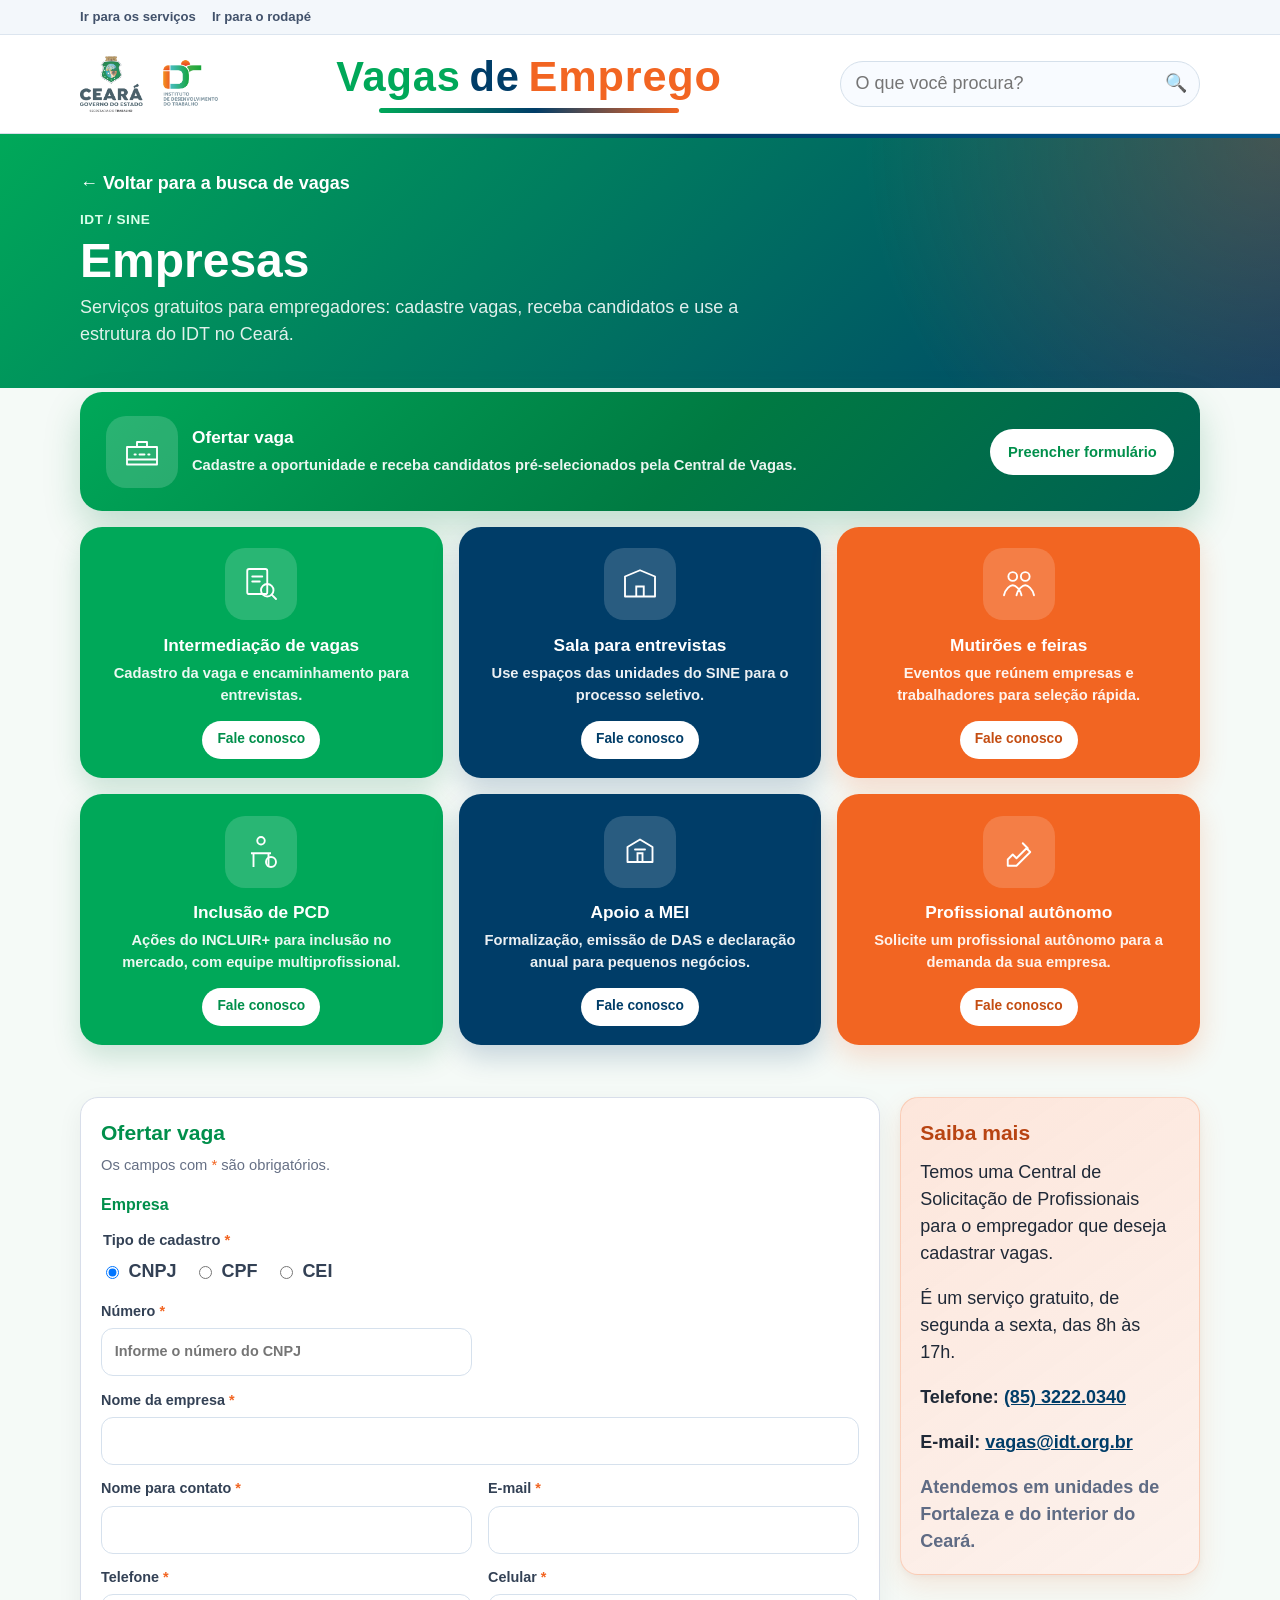
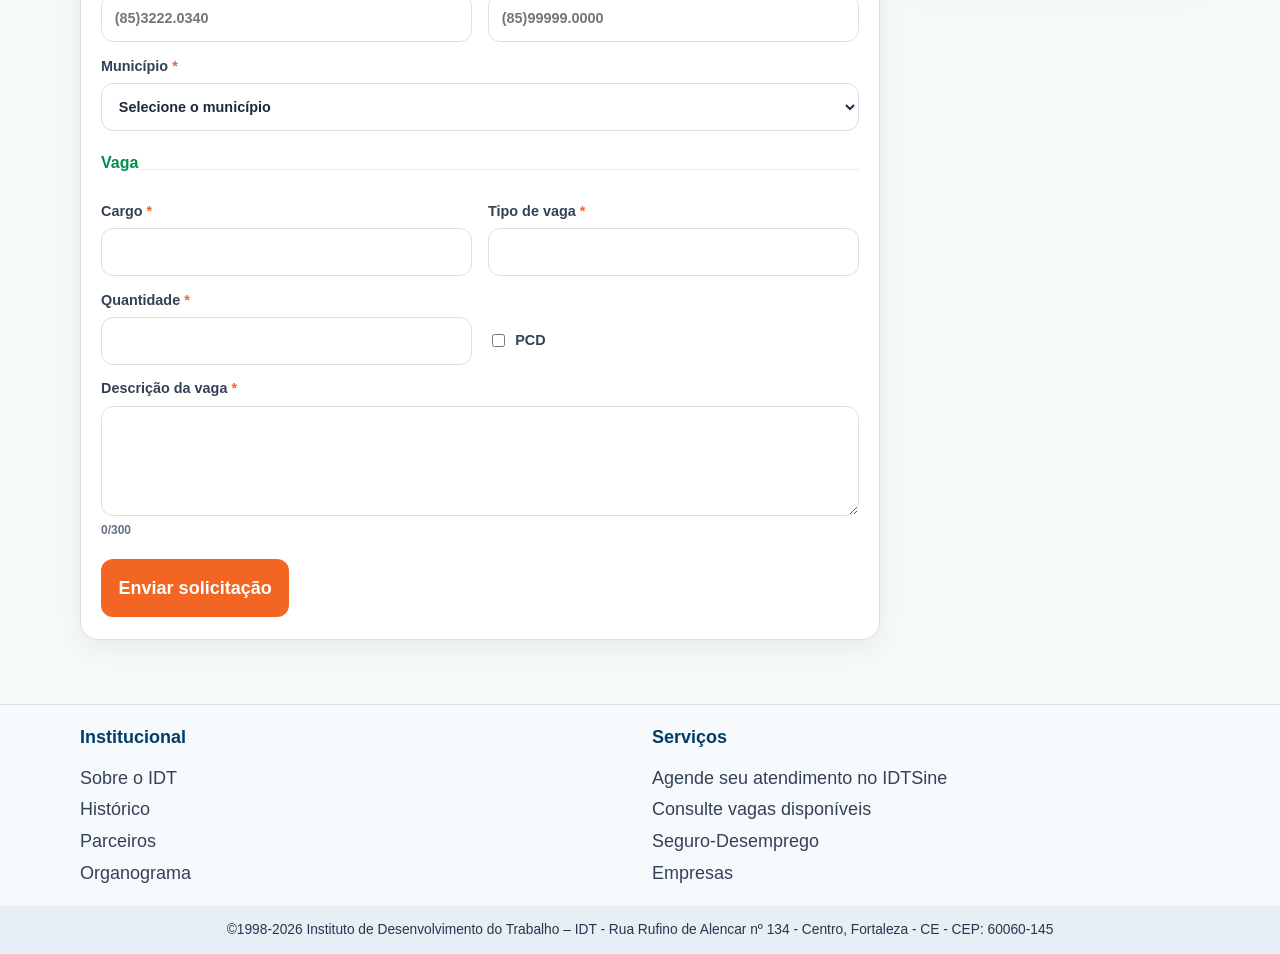
==== frontend/empresas.html @ 8d04b7f8 "Ampliar a oferta de vaga para a pagina Empresas, com os demais servicos do IDT em destaque e contato" ====
<!DOCTYPE html>
<html lang="pt-BR">
<head>
  <meta charset="UTF-8" />
  <meta name="viewport" content="width=device-width, initial-scale=1.0" />
  <meta name="description" content="Serviços do IDT/SINE para empresas: oferte vaga, intermediação, salas para entrevistas e mais." />
  <title>Empresas | IDT</title>
  <link rel="icon" href="https://www.idt.org.br/assets/img/icones/IDT.ico" type="image/x-icon" />
  <link rel="stylesheet" href="css/style.css" />
</head>
<body class="offer-page">
  <a class="skip-link" href="#servicos-empresas">Ir para os serviços</a>

  <header class="site-header" id="topo">
    <div class="site-shortcuts">
      <div class="container site-shortcuts__inner">
        <a href="#servicos-empresas">Ir para os serviços</a>
        <a href="#s-footer">Ir para o rodapé</a>
      </div>
    </div>

    <div class="topbar">
      <div class="container topbar__inner">
        <div class="topbar__logos">
          <div class="logo logo--lockup">
            <img src="img/logos_verticais.png" alt="Governo do Estado do Ceará — Secretaria do Trabalho e Instituto de Desenvolvimento do Trabalho" />
          </div>
        </div>
        <p class="site-title" aria-label="Vagas de Emprego">
          <span class="site-title__text">
            <span class="site-title__word site-title__word--green">Vagas</span>
            <span class="site-title__word site-title__word--blue">de</span>
            <span class="site-title__word site-title__word--orange">Emprego</span>
          </span>
          <span class="site-title__accent" aria-hidden="true"></span>
        </p>
        <form class="site-search" action="https://www.idt.org.br/" method="get">
          <input type="search" name="q" placeholder="O que você procura?" aria-label="O que você procura?" />
          <button type="submit" aria-label="Buscar">🔍</button>
        </form>
      </div>
    </div>

    <div class="site-header-divider" aria-hidden="true"></div>
  </header>

  <main>
    <section class="hero">
      <div class="container">
        <a class="offer-back" href="index.html">← Voltar para a busca de vagas</a>
        <div class="hero__text">
          <p class="eyebrow">IDT / SINE</p>
          <h2>Empresas</h2>
          <p>Serviços gratuitos para empregadores: cadastre vagas, receba candidatos e use a estrutura do IDT no Ceará.</p>
        </div>
      </div>
    </section>

    <section id="servicos-empresas" class="container empresa-servicos" aria-label="Serviços para empresas">
      <a class="servico-tile servico-tile--destaque" href="#form-ofertar-vaga">
        <span class="servico-tile__icon" aria-hidden="true">
          <svg viewBox="0 0 64 64" fill="none"><path d="M8 44V24h48v20M8 44h48v8H8zM24 24V16h16v8" stroke="currentColor" stroke-width="3" stroke-linejoin="round"/><path d="M28 36h8M20 36h2M42 36h2" stroke="currentColor" stroke-width="3" stroke-linecap="round"/></svg>
        </span>
        <span class="servico-tile__body">
          <strong>Ofertar vaga</strong>
          <span>Cadastre a oportunidade e receba candidatos pré-selecionados pela Central de Vagas.</span>
        </span>
        <span class="servico-tile__cta">Preencher formulário</span>
      </a>

      <button type="button" class="servico-tile" data-servico="intermediacao">
        <span class="servico-tile__icon servico-tile__icon--blue" aria-hidden="true">
          <svg viewBox="0 0 64 64" fill="none"><rect x="10" y="8" width="32" height="40" rx="3" stroke="currentColor" stroke-width="3"/><circle cx="42" cy="42" r="10" stroke="currentColor" stroke-width="3"/><path d="M49 49l7 7M18 20h16M18 28h12" stroke="currentColor" stroke-width="3" stroke-linecap="round"/></svg>
        </span>
        <span class="servico-tile__body">
          <strong>Intermediação de vagas</strong>
          <span>Cadastro da vaga e encaminhamento para entrevistas.</span>
        </span>
        <span class="servico-tile__more">Fale conosco</span>
      </button>

      <button type="button" class="servico-tile" data-servico="salas">
        <span class="servico-tile__icon servico-tile__icon--orange" aria-hidden="true">
          <svg viewBox="0 0 64 64" fill="none"><path d="M8 52V20l24-10 24 10v32H8z" stroke="currentColor" stroke-width="3" stroke-linejoin="round"/><path d="M26 52V36h12v16" stroke="currentColor" stroke-width="3"/></svg>
        </span>
        <span class="servico-tile__body">
          <strong>Sala para entrevistas</strong>
          <span>Use espaços das unidades do SINE para o processo seletivo.</span>
        </span>
        <span class="servico-tile__more">Fale conosco</span>
      </button>

      <button type="button" class="servico-tile" data-servico="mutiroes">
        <span class="servico-tile__icon" aria-hidden="true">
          <svg viewBox="0 0 64 64" fill="none"><circle cx="22" cy="20" r="7" stroke="currentColor" stroke-width="3"/><circle cx="42" cy="20" r="7" stroke="currentColor" stroke-width="3"/><path d="M8 50c2-10 10-16 14-16s12 6 14 16M28 50c2-10 10-16 14-16s12 6 14 16" stroke="currentColor" stroke-width="3" stroke-linecap="round"/></svg>
        </span>
        <span class="servico-tile__body">
          <strong>Mutirões e feiras</strong>
          <span>Eventos que reúnem empresas e trabalhadores para seleção rápida.</span>
        </span>
        <span class="servico-tile__more">Fale conosco</span>
      </button>

      <button type="button" class="servico-tile" data-servico="pcd">
        <span class="servico-tile__icon servico-tile__icon--blue" aria-hidden="true">
          <svg viewBox="0 0 64 64" fill="none"><circle cx="32" cy="14" r="6" stroke="currentColor" stroke-width="3"/><path d="M20 56V34h24v22M16 34h32" stroke="currentColor" stroke-width="3" stroke-linejoin="round"/><circle cx="48" cy="48" r="8" stroke="currentColor" stroke-width="3"/></svg>
        </span>
        <span class="servico-tile__body">
          <strong>Inclusão de PCD</strong>
          <span>Ações do INCLUIR+ para inclusão no mercado, com equipe multiprofissional.</span>
        </span>
        <span class="servico-tile__more">Fale conosco</span>
      </button>

      <button type="button" class="servico-tile" data-servico="mei">
        <span class="servico-tile__icon servico-tile__icon--orange" aria-hidden="true">
          <svg viewBox="0 0 64 64" fill="none"><path d="M12 48V24l20-12 20 12v24H12z" stroke="currentColor" stroke-width="3" stroke-linejoin="round"/><path d="M28 48V34h8v14M24 28h16" stroke="currentColor" stroke-width="3" stroke-linecap="round"/></svg>
        </span>
        <span class="servico-tile__body">
          <strong>Apoio a MEI</strong>
          <span>Formalização, emissão de DAS e declaração anual para pequenos negócios.</span>
        </span>
        <span class="servico-tile__more">Fale conosco</span>
      </button>

      <button type="button" class="servico-tile" data-servico="autonomo">
        <span class="servico-tile__icon" aria-hidden="true">
          <svg viewBox="0 0 64 64" fill="none"><path d="M14 44l8-8 6 6 16-16 6 6-22 22H14v-10z" stroke="currentColor" stroke-width="3" stroke-linejoin="round"/><path d="M38 18l8 8" stroke="currentColor" stroke-width="3" stroke-linecap="round"/></svg>
        </span>
        <span class="servico-tile__body">
          <strong>Profissional autônomo</strong>
          <span>Solicite um profissional autônomo para a demanda da sua empresa.</span>
        </span>
        <span class="servico-tile__more">Fale conosco</span>
      </button>
    </section>

    <section class="container offer-layout">
      <form id="form-ofertar-vaga" class="offer-card" novalidate>
        <h3>Ofertar vaga</h3>
        <p class="offer-card__hint">Os campos com <span class="offer-required">*</span> são obrigatórios.</p>

        <p id="offer-status" class="offer-status hidden" role="status"></p>

        <fieldset class="offer-block">
          <legend>Empresa</legend>

          <fieldset class="offer-fieldset">
            <legend>Tipo de cadastro <span class="offer-required">*</span></legend>
            <div class="offer-radios">
              <label><input type="radio" name="tipoCadastro" value="cnpj" checked /> CNPJ</label>
              <label><input type="radio" name="tipoCadastro" value="cpf" /> CPF</label>
              <label><input type="radio" name="tipoCadastro" value="cei" /> CEI</label>
            </div>
          </fieldset>

          <div class="offer-grid">
            <label class="offer-field">
              <span>Número <span class="offer-required">*</span></span>
              <input id="numero" name="numero" type="text" inputmode="numeric" autocomplete="off" required />
            </label>

            <label class="offer-field offer-field--full">
              <span>Nome da empresa <span class="offer-required">*</span></span>
              <input id="nomeEmpresa" name="nomeEmpresa" type="text" autocomplete="organization" required />
            </label>

            <label class="offer-field">
              <span>Nome para contato <span class="offer-required">*</span></span>
              <input id="contato" name="contato" type="text" autocomplete="name" required />
            </label>

            <label class="offer-field">
              <span>E-mail <span class="offer-required">*</span></span>
              <input id="email" name="email" type="email" autocomplete="email" maxlength="100" required />
            </label>

            <label class="offer-field">
              <span>Telefone <span class="offer-required">*</span></span>
              <input id="telefone" name="telefone" type="tel" autocomplete="tel" placeholder="(85)3222.0340" required />
            </label>

            <label class="offer-field">
              <span>Celular <span class="offer-required">*</span></span>
              <input id="celular" name="celular" type="tel" autocomplete="tel" placeholder="(85)99999.0000" required />
            </label>

            <label class="offer-field offer-field--full">
              <span>Município <span class="offer-required">*</span></span>
              <select id="municipio" name="municipio" required>
                <option value="">Selecione o município</option>
              </select>
            </label>
          </div>
        </fieldset>

        <fieldset class="offer-block">
          <legend>Vaga</legend>
          <div class="offer-grid">
            <label class="offer-field">
              <span>Cargo <span class="offer-required">*</span></span>
              <input id="cargo" name="cargo" type="text" required />
            </label>

            <label class="offer-field">
              <span>Tipo de vaga <span class="offer-required">*</span></span>
              <input id="tipoVaga" name="tipoVaga" type="text" list="lista-tipo-vaga" required />
              <datalist id="lista-tipo-vaga">
                <option value="Emprego"></option>
                <option value="Estágio"></option>
                <option value="Jovem Aprendiz"></option>
                <option value="Autônomo"></option>
              </datalist>
            </label>

            <label class="offer-field">
              <span>Quantidade <span class="offer-required">*</span></span>
              <input id="qtdeVaga" name="qtdeVaga" type="number" min="1" step="1" inputmode="numeric" required />
            </label>

            <label class="offer-check">
              <input type="checkbox" id="pcd" name="pcd" />
              PCD
            </label>

            <label class="offer-field offer-field--full">
              <span>Descrição da vaga <span class="offer-required">*</span></span>
              <textarea id="descricaoVaga" name="descricaoVaga" rows="4" maxlength="300" required></textarea>
              <small id="descricao-contador">0/300</small>
            </label>
          </div>
        </fieldset>

        <div class="offer-actions">
          <button type="submit" class="btn btn-primary">Enviar solicitação</button>
        </div>
      </form>

      <aside class="help-card offer-help" aria-label="Informações para o empregador">
        <h3>Saiba mais</h3>
        <p>Temos uma Central de Solicitação de Profissionais para o empregador que deseja cadastrar vagas.</p>
        <p>É um serviço gratuito, de segunda a sexta, das 8h às 17h.</p>
        <p><strong>Telefone:</strong> <a href="tel:8532220340">(85) 3222.0340</a></p>
        <p><strong>E-mail:</strong> <a href="mailto:vagas@idt.org.br">vagas@idt.org.br</a></p>
        <p class="help-note">Atendemos em unidades de Fortaleza e do interior do Ceará.</p>
      </aside>
    </section>
  </main>

  <div id="modal-servico" class="modal hidden" role="dialog" aria-modal="true" aria-labelledby="modal-servico-titulo">
    <div class="modal__backdrop" data-fechar-servico></div>
    <div class="modal__box empresa-contato">
      <button type="button" class="modal__close" data-fechar-servico aria-label="Fechar">×</button>
      <h2 id="modal-servico-titulo"></h2>
      <p id="modal-servico-desc" class="empresa-contato__desc"></p>
      <p class="empresa-contato__lead">Entre em contato com o IDT</p>
      <div class="detail-list">
        <div><strong>Telefone:</strong> <a href="tel:8532220340">(85) 3222.0340</a></div>
        <div><strong>E-mail:</strong> <a href="mailto:vagas@idt.org.br">vagas@idt.org.br</a></div>
        <div><strong>Horário:</strong> segunda a sexta, das 8h às 17h</div>
      </div>
      <div class="modal-actions">
        <a class="btn btn-primary" href="tel:8532220340">Ligar</a>
        <a class="btn btn-light" href="mailto:vagas@idt.org.br">Enviar e-mail</a>
      </div>
    </div>
  </div>

  <footer class="site-footer" id="s-footer">
    <div class="container site-footer__links">
      <section>
        <h4>Institucional</h4>
        <a href="https://www.idt.org.br/institucional/sobre-o-idt" target="_blank" rel="noopener noreferrer">Sobre o IDT</a>
        <a href="https://www.idt.org.br/institucional/historico" target="_blank" rel="noopener noreferrer">Histórico</a>
        <a href="https://www.idt.org.br/institucional/parceiros" target="_blank" rel="noopener noreferrer">Parceiros</a>
        <a href="https://www.idt.org.br/organograma-idt" target="_blank" rel="noopener noreferrer">Organograma</a>
      </section>
      <section>
        <h4>Serviços</h4>
        <a href="https://www.idt.org.br/saa4" target="_blank" rel="noopener noreferrer">Agende seu atendimento no IDTSine</a>
        <a href="index.html">Consulte vagas disponíveis</a>
        <a href="https://www.idt.org.br/trabalhador/o-que-e-o-seguro-desemprego" target="_blank" rel="noopener noreferrer">Seguro-Desemprego</a>
        <a href="empresas.html">Empresas</a>
      </section>
    </div>
    <div id="rodapeIDT" class="site-footer__end">
      ©1998-2026 Instituto de Desenvolvimento do Trabalho – IDT - Rua Rufino de Alencar nº 134 - Centro, Fortaleza - CE - CEP: 60060-145
    </div>
  </footer>

  <script src="js/empresas.js" defer></script>
  <script src="js/oferte-vaga.js" defer></script>
</body>
</html>
---- frontend/css/style.css ----
:root {
  --idt-green: #00a859;
  --idt-green-hover: #008f4b;
  --idt-green-soft: #e8f7ef;
  --idt-orange: #f26522;
  --idt-orange-hover: #d95415;
  --idt-orange-soft: #fff4ef;
  --idt-blue: #003d68;
  --idt-blue-soft: #eaf3f8;
  --green: var(--idt-green);
  --bg: #f5faf7;
  --surface: #ffffff;
  --text: #1f2937;
  --muted: #667085;
  --border: #d8deea;
  --shadow: 0 18px 45px rgba(0, 104, 71, 0.12);
  --radius: 18px;
}

*,
*::before,
*::after {
  box-sizing: border-box;
}

body {
  margin: 0;
  font-family: Arial, Helvetica, sans-serif;
  background: var(--bg);
  color: var(--text);
  font-size: 18px;
  line-height: 1.5;
}

button,
input {
  font: inherit;
}

.skip-link {
  position: absolute;
  left: -9999px;
  top: 0;
  z-index: 20;
  padding: 0.75rem 1rem;
  background: #fff;
  color: var(--idt-blue);
}

.skip-link:focus {
  left: 1rem;
  top: 1rem;
}

.container {
  width: min(1120px, calc(100% - 32px));
  margin: 0 auto;
}

.hidden {
  display: none !important;
}

.sr-only {
  position: absolute;
  width: 1px;
  height: 1px;
  padding: 0;
  margin: -1px;
  overflow: hidden;
  clip: rect(0, 0, 0, 0);
  white-space: nowrap;
  border: 0;
}

.topbar {
  background: #fff;
  border-bottom: 1px solid var(--border);
}

.site-shortcuts {
  background: #f3f7fb;
  border-bottom: 1px solid #dce5ef;
}

.site-shortcuts__inner {
  display: flex;
  flex-wrap: wrap;
  gap: 1rem;
  padding: 0.45rem 0;
}

.site-shortcuts__inner a {
  color: #42526b;
  font-size: 0.82rem;
  font-weight: 700;
  text-decoration: none;
}

.site-shortcuts__inner a:hover,
.site-shortcuts__inner a:focus-visible {
  color: var(--idt-blue);
  text-decoration: underline;
}

.topbar__inner {
  display: grid;
  grid-template-columns: auto minmax(0, 1fr) auto;
  align-items: center;
  gap: clamp(0.75rem, 2vw, 1.5rem);
  padding: clamp(0.85rem, 1.5vw, 1.25rem) 0;
}

.site-title {
  margin: 0;
  justify-self: center;
  display: flex;
  flex-direction: column;
  align-items: center;
  gap: clamp(0.3rem, 0.8vw, 0.5rem);
  min-width: 0;
  max-width: 100%;
  text-align: center;
  padding: 0 0.25rem;
}

.site-title__text {
  display: inline-flex;
  flex-wrap: wrap;
  align-items: baseline;
  justify-content: center;
  gap: 0.4rem 0.55rem;
  font-size: clamp(1.5rem, 1rem + 2.4vw, 2.6rem);
  font-weight: 900;
  line-height: 1.05;
  letter-spacing: 0.02em;
}

.site-title__word--green {
  color: var(--idt-green);
}

.site-title__word--blue {
  color: var(--idt-blue);
  font-weight: 800;
}

.site-title__word--orange {
  color: var(--idt-orange);
  font-size: 1.04em;
}

.site-title__accent {
  display: block;
  width: clamp(150px, 32vw, 300px);
  height: clamp(4px, 0.45vw, 6px);
  border-radius: 999px;
  background: linear-gradient(
    90deg,
    var(--idt-green) 0%,
    var(--idt-blue) 52%,
    var(--idt-orange) 100%
  );
}

@media (min-width: 721px) {
  .site-title__text {
    flex-wrap: nowrap;
    white-space: nowrap;
  }
}

.site-search {
  display: inline-flex;
  align-items: center;
  width: min(360px, 34vw);
  min-height: 44px;
  border-radius: 999px;
  border: 1px solid #d5e0eb;
  background: #f8fbff;
  overflow: hidden;
}

.site-search input {
  border: 0;
  outline: none;
  background: transparent;
  flex: 1;
  min-width: 0;
  padding: 0 0.9rem;
  color: #1f2937;
}

.site-search button {
  border: 0;
  height: 44px;
  width: 46px;
  cursor: pointer;
  background: transparent;
  color: var(--idt-blue);
}

.site-header-divider {
  height: 4px;
  background: linear-gradient(
    90deg,
    var(--idt-green) 0%,
    #1a9e6a 25%,
    var(--idt-blue) 55%,
    #005a8f 100%
  );
}

.topbar__logos {
  display: flex;
  align-items: center;
  gap: clamp(0.75rem, 2vw, 1.25rem);
}

.logo img {
  height: auto;
  display: block;
}

.logo--lockup img {
  height: 56px;
  width: auto;
  max-width: min(280px, 48vw);
}

.eyebrow {
  margin: 0;
  color: var(--green);
  font-weight: 800;
  font-size: 0.85rem;
  text-transform: uppercase;
  letter-spacing: 0.04em;
}

h1,
h2,
h3,
p {
  margin-top: 0;
}

h1 {
  margin-bottom: 0;
  font-size: clamp(1.35rem, 3vw, 2rem);
}

.hero {
  padding: 2rem 0 1.25rem;
  background:
    radial-gradient(circle at top right, rgba(242, 101, 34, 0.28), transparent 32%),
    linear-gradient(135deg, var(--idt-green), var(--idt-blue));
  color: #fff;
}

.hero__text {
  max-width: 760px;
  margin-bottom: 1.25rem;
}

.hero__text .eyebrow {
  color: #d9ffea;
}

.hero h2 {
  margin: 0.25rem 0 0.5rem;
  font-size: clamp(1.7rem, 5vw, 3rem);
  line-height: 1.08;
}

.hero p {
  max-width: 680px;
  margin-bottom: 0;
  color: rgba(255, 255, 255, 0.88);
}

.search-box {
  padding: 1.15rem;
  background: rgba(255, 255, 255, 0.12);
  border: 1px solid rgba(255, 255, 255, 0.25);
  border-radius: var(--radius);
  box-shadow: var(--shadow);
}

.search-box h3 {
  margin-bottom: 0.8rem;
  font-size: 1.15rem;
}

.search-row {
  display: grid;
  grid-template-columns: 1.25fr 1fr 1fr 1fr;
  gap: 0.75rem;
}

.search-field {
  display: flex;
  align-items: center;
  gap: 0.55rem;
  padding: 0 1rem;
  min-height: 58px;
  background: #fff;
  color: var(--muted);
  border: 2px solid transparent;
  border-radius: 12px;
}

.field-icon {
  color: var(--idt-blue);
  font-size: 0.78rem;
  font-weight: 900;
  text-transform: uppercase;
}

.search-field:focus-within {
  border-color: var(--idt-orange);
  box-shadow: 0 0 0 4px rgba(242, 101, 34, 0.22);
}

.search-field input,
.search-field select {
  width: 100%;
  border: 0;
  outline: 0;
  color: var(--text);
  background: transparent;
}

.search-field select {
  min-width: 0;
  cursor: pointer;
}

.btn {
  min-height: 48px;
  border: 0;
  border-radius: 12px;
  padding: 0.75rem 1.1rem;
  font-weight: 800;
  cursor: pointer;
  text-decoration: none;
  display: inline-flex;
  align-items: center;
  justify-content: center;
  gap: 0.45rem;
}

.btn-primary {
  min-height: 58px;
  background: var(--idt-orange);
  color: #fff;
}

.btn-primary:hover,
.btn-primary:focus-visible {
  background: var(--idt-orange-hover);
}

.vaga-actions .btn-primary {
  min-height: 48px;
}

.btn-light {
  background: #fff;
  color: var(--idt-blue);
  border: 1px solid var(--border);
}

.btn-call {
  background: var(--green);
  color: #fff;
}

.btn-map {
  background: var(--idt-blue);
  color: #fff;
}

.btn-map:hover,
.btn-map:focus-visible {
  filter: brightness(1.08);
}

.btn-agendar {
  background: var(--idt-green);
  color: #fff;
}

.btn-agendar:hover,
.btn-agendar:focus-visible {
  background: var(--idt-green-hover);
  outline: none;
}

.agendar-wrap {
  display: inline-flex;
  align-items: center;
  gap: 0.4rem;
}

.agendar-info {
  width: 28px;
  height: 28px;
  padding: 0;
  border: 2px solid var(--idt-blue);
  border-radius: 50%;
  background: #fff;
  color: var(--idt-blue);
  font-size: 0.85rem;
  font-style: italic;
  font-weight: 900;
  line-height: 1;
  cursor: pointer;
}

.agendar-info:hover,
.agendar-info:focus-visible {
  background: var(--idt-blue);
  color: #fff;
  outline: none;
}

.agendar-dialog {
  position: fixed;
  inset: 0;
  z-index: 80;
}

.agendar-dialog__backdrop {
  position: absolute;
  inset: 0;
  background: rgba(15, 23, 42, 0.45);
}

.agendar-dialog__panel {
  position: relative;
  z-index: 1;
  width: min(420px, calc(100% - 2rem));
  margin: 18vh auto 0;
  padding: 1.15rem 1.2rem 1.25rem;
  border-radius: 16px;
  background: #fff;
  box-shadow: 0 16px 40px rgba(15, 23, 42, 0.18);
}

.agendar-dialog__panel h3 {
  margin: 0 0 0.5rem;
  color: var(--idt-blue);
}

.agendar-dialog__panel p {
  margin: 0 0 1rem;
  color: #334155;
}

.quick-filters {
  display: flex;
  flex-wrap: wrap;
  gap: 0.75rem;
  margin-top: 0.9rem;
}

.search-actions-row {
  display: flex;
  flex-wrap: wrap;
  align-items: center;
  justify-content: space-between;
  gap: 0.75rem;
  margin-top: 0.9rem;
}

.search-field--locked {
  cursor: default;
}

.search-field--locked:focus-within {
  border-color: #d8deea;
  box-shadow: none;
}

.search-field--locked input {
  cursor: default;
  color: #475569;
}

.search-actions-row__pcd-group {
  display: flex;
  flex-wrap: wrap;
  align-items: center;
  gap: 0.55rem;
}

.search-actions-row__pcd {
  display: inline-flex;
  align-items: center;
  gap: 0.55rem;
  padding: 0.65rem 0.8rem;
  background: rgba(255, 255, 255, 0.16);
  border-radius: 999px;
  color: #fff;
  font-weight: 700;
  cursor: pointer;
}

.search-actions-row__pcd input {
  width: 20px;
  height: 20px;
  cursor: pointer;
}

.search-actions-row__buttons {
  display: flex;
  flex-wrap: wrap;
  align-items: center;
  gap: 0.65rem;
}

.search-actions-row__buttons .btn-primary,
.search-actions-row__buttons .btn-map,
.search-actions-row__buttons .btn-light {
  min-height: 48px;
  padding: 0.75rem 1.35rem;
}

.quick-filters label {
  display: inline-flex;
  align-items: center;
  gap: 0.55rem;
  padding: 0.65rem 0.8rem;
  background: rgba(255, 255, 255, 0.16);
  border-radius: 999px;
  color: #fff;
  font-weight: 700;
}

.quick-filters input {
  width: 20px;
  height: 20px;
}

.search-extra-actions {
  display: flex;
  justify-content: flex-end;
  margin-top: 0.9rem;
}

.kpi-section {
  margin-bottom: 0.5rem;
}

.kpi-grid {
  display: grid;
  grid-template-columns: repeat(3, minmax(0, 1fr));
  gap: 0.85rem;
}

.kpi-card {
  background: var(--surface);
  border: 1px solid var(--border);
  border-radius: var(--radius);
  padding: 1rem 1.1rem;
  box-shadow: 0 6px 20px rgba(0, 61, 104, 0.06);
  text-align: center;
}

.kpi-card--pcd {
  border-top: 3px solid var(--idt-orange);
}

.kpi-card--npcd {
  border-top: 3px solid var(--idt-green);
}

.kpi-card--inclusiva {
  border-top: 3px solid var(--idt-blue);
}

.kpi-label {
  display: block;
  font-size: 0.85rem;
  color: var(--muted);
  line-height: 1.3;
  margin-bottom: 0.45rem;
}

.kpi-value {
  font-size: clamp(1.5rem, 3vw, 2rem);
  font-weight: 800;
  color: var(--idt-blue);
  font-variant-numeric: tabular-nums;
}

.kpi-card--pcd .kpi-value {
  color: var(--idt-orange-hover);
}

.kpi-card--npcd .kpi-value {
  color: var(--idt-green-hover);
}

.kpi-card--inclusiva .kpi-value {
  color: var(--idt-blue);
}

.status-area {
  display: flex;
  align-items: center;
  justify-content: space-between;
  gap: 1rem;
  padding: 1.2rem 0;
}

.status-area__text {
  display: grid;
  gap: 0.25rem;
}

.ultima-atualizacao {
  margin: 0;
  font-size: 0.9rem;
  color: var(--muted);
}

.popular-section {
  margin-top: 1.25rem;
}

.popular-card {
  padding: 1.25rem;
  background: var(--surface);
  border: 1px solid #cdd9e3;
  border-radius: var(--radius);
  box-shadow:
    0 10px 30px rgba(0, 61, 104, 0.08),
    0 2px 8px rgba(15, 23, 42, 0.04);
}

.popular-heading {
  display: flex;
  align-items: center;
  gap: 0.6rem;
  color: var(--idt-blue);
}

.popular-heading h3 {
  margin-bottom: 0;
  font-size: 1.28rem;
}

.popular-icon {
  display: inline-flex;
  align-items: center;
  justify-content: center;
  width: 1.75rem;
  height: 1.75rem;
  border-radius: 50%;
  background: var(--idt-orange-soft);
  color: var(--idt-orange);
  font-size: 1rem;
  font-weight: 900;
}

.popular-tabs {
  display: flex;
  gap: 0.45rem;
  margin-top: 0.9rem;
  padding: 0.28rem;
  background: #f4f7fb;
  border: 1px solid #dbe4ef;
  border-radius: 999px;
}

.popular-tab {
  border: 1px solid transparent;
  border-radius: 999px;
  padding: 0.5rem 1.1rem;
  background: transparent;
  color: var(--muted);
  font-size: 0.9rem;
  font-weight: 900;
  text-transform: uppercase;
  letter-spacing: 0.02em;
  cursor: pointer;
  transition: all 0.2s ease;
}

.popular-tab:hover,
.popular-tab:focus-visible {
  background: #ffffff;
  color: var(--idt-blue);
  border-color: #d6e1ed;
  outline: none;
}

.popular-tab.active {
  color: #ffffff;
  background: linear-gradient(135deg, var(--idt-blue), #00578c);
  border-color: transparent;
  box-shadow: 0 6px 14px rgba(0, 61, 104, 0.25);
}

.popular-list {
  display: grid;
  grid-template-columns: repeat(4, minmax(0, 1fr));
  gap: 0.55rem 1rem;
  padding-top: 0.95rem;
}

.popular-item {
  min-height: 38px;
  border: 1px solid transparent;
  padding: 0.35rem 0.55rem;
  background: transparent;
  color: #334155;
  text-align: left;
  border-radius: 10px;
  cursor: pointer;
  overflow: hidden;
  text-overflow: ellipsis;
  white-space: nowrap;
}

.popular-item:hover,
.popular-item:focus-visible,
.popular-item.active {
  background: #eef8f3;
  color: #0a8150;
  border-color: #cfe8da;
  outline: none;
}

.popular-item.active {
  box-shadow:
    inset 0 0 0 1px #b9dccb,
    0 1px 0 rgba(0, 0, 0, 0.02);
  font-weight: 900;
}

.status-area p {
  margin: 0;
  font-weight: 800;
}

.results-layout {
  display: grid;
  grid-template-columns: 290px 1fr;
  gap: 1.2rem;
  align-items: start;
}

.help-card,
.vaga-card,
.empty-card {
  background: var(--surface);
  border: 1px solid var(--border);
  border-radius: var(--radius);
  box-shadow: 0 8px 26px rgba(15, 23, 42, 0.06);
}

.help-card {
  position: sticky;
  top: 1rem;
  padding: 1.2rem;
  background:
    linear-gradient(145deg, rgba(242, 101, 34, 0.16), rgba(217, 84, 21, 0.08)),
    #fff;
  border: 1px solid rgba(242, 101, 34, 0.22);
  box-shadow:
    0 12px 28px rgba(242, 101, 34, 0.12),
    0 2px 10px rgba(15, 23, 42, 0.05);
}

.help-card h3 {
  margin-bottom: 0.65rem;
  color: #b84412;
}

.help-card ol {
  padding-left: 1.3rem;
  margin: 0 0 1rem;
}

.help-card li {
  margin-bottom: 0.45rem;
  color: #2f3a4e;
}

.help-note {
  margin: 0;
  color: #5f6b84;
  font-weight: 700;
}

.cards {
  display: grid;
  gap: 0.85rem;
}

.results-toolbar {
  display: flex;
  align-items: center;
  justify-content: flex-end;
  flex-wrap: wrap;
  gap: 0.65rem;
  margin-bottom: 0.85rem;
}

.btn-compartilhar {
  min-height: 40px;
  padding: 0.45rem 1.05rem;
  border-radius: 999px;
  background: var(--idt-orange);
  color: #fff;
  font-size: 0.88rem;
  font-weight: 900;
}

.btn-compartilhar:hover,
.btn-compartilhar:focus-visible {
  background: var(--idt-orange-hover);
  outline: none;
}

.btn-compartilhar:disabled {
  background: #9aa8b8;
  color: #f3f6f9;
  cursor: not-allowed;
  opacity: 0.85;
}

.share-sheet {
  position: fixed;
  inset: 0;
  z-index: 1200;
  display: grid;
  place-items: end center;
}

.share-sheet__backdrop {
  position: absolute;
  inset: 0;
  background: rgba(15, 23, 42, 0.45);
}

.share-sheet__panel {
  position: relative;
  z-index: 1;
  width: min(420px, calc(100% - 1.5rem));
  margin: 0 0 1rem;
  padding: 1.1rem 1.15rem 1rem;
  border-radius: 18px 18px 14px 14px;
  background: #fff;
  box-shadow: 0 18px 40px rgba(0, 61, 104, 0.22);
}

.share-sheet__panel h3 {
  margin: 0 0 0.35rem;
  color: var(--idt-blue);
  font-size: 1.15rem;
}

.share-sheet__panel p {
  margin: 0 0 0.9rem;
  color: var(--muted);
  font-size: 0.92rem;
}

.share-sheet__aviso {
  padding: 0.75rem 0.85rem;
  border-radius: 12px;
  background: var(--idt-orange-soft);
  color: var(--idt-blue) !important;
  font-weight: 700;
}

.share-sheet__actions {
  display: grid;
  gap: 0.55rem;
}

.share-sheet__btn {
  min-height: 46px;
  border: 0;
  border-radius: 12px;
  font-weight: 800;
  cursor: pointer;
  color: #fff;
}

.share-sheet__btn--whatsapp {
  background: #25d366;
}

.share-sheet__btn--email {
  background: var(--idt-blue);
}

.share-sheet__btn--print {
  background: var(--idt-orange);
}

.share-sheet__btn--link {
  background: var(--idt-blue);
}

.share-sheet__btn--download {
  background: var(--idt-green);
}

.share-sheet__close {
  display: block;
  width: 100%;
  margin-top: 0.7rem;
  border: 0;
  background: transparent;
  color: var(--muted);
  font-weight: 700;
  cursor: pointer;
  padding: 0.55rem;
}

.view-toggle {
  display: inline-flex;
  gap: 0.3rem;
  padding: 0.28rem;
  background: #f4f7fb;
  border: 1px solid #dbe4ef;
  border-radius: 999px;
}

.view-toggle__btn {
  border: 1px solid transparent;
  border-radius: 999px;
  padding: 0.45rem 1rem;
  background: transparent;
  color: var(--muted);
  font-size: 0.88rem;
  font-weight: 900;
  cursor: pointer;
  transition: all 0.2s ease;
}

.view-toggle__btn:hover,
.view-toggle__btn:focus-visible {
  background: #ffffff;
  color: var(--idt-blue);
  border-color: #d6e1ed;
  outline: none;
}

.view-toggle__btn.is-active {
  background: var(--idt-blue);
  color: #fff;
  border-color: var(--idt-blue);
}

.vagas-table-wrap {
  background: var(--surface);
  border: 1px solid var(--border);
  border-radius: var(--radius);
  box-shadow: 0 8px 26px rgba(15, 23, 42, 0.06);
  overflow: hidden;
}

.vagas-table-scroll {
  overflow-x: auto;
}

.vagas-table {
  width: 100%;
  min-width: 900px;
  border-collapse: collapse;
  font-size: 0.94rem;
}

.vagas-table th,
.vagas-table td {
  padding: 0.75rem 0.8rem;
  border-bottom: 1px solid #e5eee9;
  text-align: left;
  vertical-align: middle;
}

.vagas-table th {
  background: var(--idt-green-soft);
  color: var(--idt-green-hover);
  font-weight: 900;
  white-space: nowrap;
}

.vagas-table tbody tr:nth-child(even) {
  background: #f7fbf8;
}

.vagas-table tbody tr:hover {
  background: #eef7f2;
}

.vagas-table-link {
  padding: 0;
  border: 0;
  background: none;
  color: var(--idt-blue);
  font: inherit;
  font-weight: 700;
  text-align: left;
  text-decoration: underline;
  cursor: pointer;
}

.vagas-table-link:hover,
.vagas-table-link:focus-visible {
  color: var(--idt-green-hover);
  outline: none;
}

.vagas-pcd {
  display: inline-flex;
  padding: 0.25rem 0.55rem;
  border-radius: 999px;
  background: var(--idt-green-soft);
  color: var(--idt-green-hover);
  font-weight: 900;
}

.vagas-pcd.is-pcd {
  background: var(--idt-orange-soft);
  color: var(--idt-orange-hover);
}

.vagas-table-actions {
  display: flex;
  flex-wrap: wrap;
  gap: 0.4rem;
}

.btn-sm {
  min-height: 36px;
  padding: 0.4rem 0.65rem;
  font-size: 0.82rem;
  border-radius: 10px;
  white-space: nowrap;
}

.btn-primary.btn-sm {
  min-height: 36px;
}

.vaga-card {
  padding: 1rem;
}

.vaga-card__top {
  display: flex;
  align-items: flex-start;
  justify-content: space-between;
  gap: 1rem;
}

.vaga-title {
  margin-bottom: 0.35rem;
  font-size: clamp(1.2rem, 3vw, 1.55rem);
  line-height: 1.2;
}

.vaga-qty {
  flex: 0 0 auto;
  padding: 0.55rem 0.75rem;
  border-radius: 999px;
  background: #ebfff4;
  color: #00763f;
  font-weight: 900;
}

.vaga-info {
  display: grid;
  gap: 0.35rem;
  margin: 0.8rem 0;
  color: var(--muted);
}

.tag-row {
  display: flex;
  flex-wrap: wrap;
  gap: 0.45rem;
  margin-bottom: 0.9rem;
}

.tag {
  padding: 0.35rem 0.6rem;
  border-radius: 999px;
  background: var(--idt-blue-soft);
  color: var(--idt-blue);
  font-size: 0.9rem;
  font-weight: 800;
}

.tag-pcd {
  background: var(--idt-orange-soft);
  color: var(--idt-orange-hover);
}

.tag-inclusiva {
  background: var(--idt-blue-soft);
  color: var(--idt-blue);
}

.tag-dias {
  background: var(--idt-green-soft);
  color: var(--idt-green-hover);
}

.vaga-actions {
  display: flex;
  flex-wrap: wrap;
  gap: 0.65rem;
}

.empty-card {
  padding: 2rem;
  text-align: center;
}

.pagination {
  display: flex;
  align-items: center;
  justify-content: center;
  gap: 0.75rem;
  margin: 1rem 0 2rem;
}

.pagination button {
  border: 1px solid var(--border);
  border-radius: 999px;
  padding: 0.65rem 1rem;
  background: #fff;
  font-weight: 800;
  cursor: pointer;
}

.pagination button:disabled {
  opacity: 0.45;
  cursor: not-allowed;
}

.modal {
  position: fixed;
  inset: 0;
  z-index: 50;
  display: grid;
  place-items: center;
  padding: 1rem;
}

.modal__backdrop {
  position: absolute;
  inset: 0;
  background: rgba(15, 23, 42, 0.62);
}

.modal__box {
  position: relative;
  z-index: 1;
  width: min(620px, 100%);
  max-height: min(760px, calc(100vh - 32px));
  overflow: auto;
  padding: 1.25rem;
  background: #fff;
  border-radius: 22px;
  box-shadow: var(--shadow);
}

.modal__close {
  position: absolute;
  right: 0.85rem;
  top: 0.7rem;
  width: 44px;
  height: 44px;
  border: 0;
  border-radius: 50%;
  background: #f1f3f8;
  font-size: 1.6rem;
  cursor: pointer;
}

.detail-list {
  display: grid;
  gap: 0.65rem;
  margin: 1rem 0;
}

.detail-list div {
  padding: 0.75rem;
  border-radius: 12px;
  background: #f7f8fb;
}

.modal-actions {
  display: flex;
  flex-wrap: wrap;
  gap: 0.7rem;
  margin-top: 1rem;
}

.faq-section {
  margin: 2rem auto 1.5rem;
}

.faq-card {
  padding: 1rem 1.1rem;
  background: var(--surface);
  border: 1px solid #cdd9e3;
  border-radius: var(--radius);
  box-shadow: 0 8px 26px rgba(0, 61, 104, 0.06);
}

.faq-layout {
  display: grid;
  grid-template-columns: minmax(140px, 190px) 1fr;
  gap: 1rem;
  align-items: stretch;
}

.faq-title-box {
  display: flex;
  flex-direction: column;
  align-items: center;
  justify-content: center;
  gap: 0.55rem;
  padding: 0.85rem 0.65rem;
  background: linear-gradient(145deg, var(--idt-blue) 0%, #005a8f 100%);
  color: #fff;
  border-radius: 12px;
  position: relative;
  overflow: hidden;
  text-align: center;
  min-height: 100%;
  container-type: size;
}

.faq-title-box::before {
  content: "";
  position: absolute;
  right: -18%;
  top: -18%;
  width: 52%;
  aspect-ratio: 1;
  border-radius: 50%;
  background: rgba(255, 255, 255, 0.08);
  pointer-events: none;
}

.faq-title-box::after {
  content: "";
  position: absolute;
  left: -12%;
  bottom: -12%;
  width: 38%;
  aspect-ratio: 1;
  border: 2px solid rgba(255, 255, 255, 0.1);
  border-radius: 50%;
  pointer-events: none;
}

.faq-icon {
  display: flex;
  align-items: center;
  justify-content: center;
  flex: 0 1 auto;
  width: auto;
  height: clamp(2.5rem, 28%, 4.25rem);
  height: clamp(2.5rem, 28cqh, 4.25rem);
  aspect-ratio: 1;
  max-width: 78%;
  border-radius: 50%;
  background: rgba(255, 255, 255, 0.14);
  color: #fff;
  position: relative;
  z-index: 1;
}

.faq-icon svg {
  width: 62%;
  height: 62%;
}

.faq-title-box h2 {
  margin: 0;
  font-size: clamp(0.88rem, 2.4cqh, 1.15rem);
  line-height: 1.2;
  position: relative;
  z-index: 1;
  flex: 0 1 auto;
}

.faq-accordion {
  display: grid;
  gap: 0.4rem;
}

.faq-item {
  border: 1px solid #dde4ec;
  border-radius: 10px;
  background: #fafbfc;
  overflow: hidden;
}

.faq-item summary {
  list-style: none;
  cursor: pointer;
  padding: 0.62rem 2.25rem 0.62rem 0.85rem;
  font-weight: 700;
  font-size: 0.92rem;
  line-height: 1.35;
  color: var(--text);
  position: relative;
  user-select: none;
}

.faq-item summary::-webkit-details-marker {
  display: none;
}

.faq-item summary::after {
  content: "";
  position: absolute;
  right: 0.85rem;
  top: 50%;
  width: 0.45rem;
  height: 0.45rem;
  border-right: 2px solid var(--muted);
  border-bottom: 2px solid var(--muted);
  transform: translateY(-65%) rotate(45deg);
  transition: transform 0.2s ease;
}

.faq-item[open] summary::after {
  transform: translateY(-35%) rotate(-135deg);
}

.faq-item summary:hover,
.faq-item summary:focus-visible {
  background: #f0f4f8;
  outline: none;
}

.faq-answer {
  padding: 0 0.85rem 0.7rem;
  color: var(--muted);
  border-top: 1px solid #eef2f6;
  font-size: 0.9rem;
}

.faq-answer p {
  margin: 0.55rem 0 0;
  line-height: 1.45;
}

.faq-answer a {
  color: var(--idt-green-hover);
  font-weight: 700;
  word-break: break-word;
}

.footer {
  margin-top: 2rem;
  padding: 1.4rem 0;
  background: #fff;
  border-top: 1px solid var(--border);
  color: var(--muted);
  font-size: 0.95rem;
}

.footer p {
  margin-bottom: 0.2rem;
}

.site-footer {
  margin-top: 2rem;
  background: #f7fafc;
  border-top: 1px solid #d4e1ec;
}

.site-footer__links {
  display: grid;
  grid-template-columns: repeat(2, minmax(0, 1fr));
  gap: 1.5rem;
  padding: 1.2rem 0;
}

.site-footer__links h4 {
  margin: 0 0 0.55rem;
  color: var(--idt-blue);
}

.site-footer__links section {
  display: grid;
  gap: 0.3rem;
}

.site-footer__links a {
  color: #334155;
  text-decoration: none;
}

.site-footer__links a:hover,
.site-footer__links a:focus-visible {
  color: var(--idt-blue);
  text-decoration: underline;
}

.site-footer__end {
  padding: 0.85rem 1rem;
  background: #e7eef5;
  color: #24374f;
  text-align: center;
  font-size: 0.86rem;
}

.map-page {
  background: #eef7f2;
}

.map-back-link {
  margin-left: auto;
}

.map-main-page {
  padding: 1.2rem 0 1.8rem;
}

.map-summary {
  display: flex;
  align-items: flex-end;
  justify-content: space-between;
  gap: 1rem;
  margin-bottom: 1rem;
}

.map-summary h2 {
  margin-bottom: 0.25rem;
  color: var(--idt-blue);
}

.map-summary p {
  margin-bottom: 0;
  color: var(--muted);
}

.map-legend {
  display: flex;
  flex-wrap: wrap;
  gap: 0.6rem;
  padding: 0.65rem 0.8rem;
  background: #fff;
  border: 1px solid var(--border);
  border-radius: 999px;
  font-size: 0.9rem;
}

.map-legend span {
  display: inline-flex;
  align-items: center;
  gap: 0.35rem;
}

.legend-dot,
.legend-pin,
.legend-area,
.legend-user {
  display: inline-block;
  width: 14px;
  height: 14px;
  border-radius: 50%;
}

.legend-dot-vaga {
  background: var(--idt-green);
}

.legend-dot-pcd {
  background: #9b59b6;
}

.legend-pin {
  border-radius: 3px 3px 8px 8px;
  background: var(--idt-orange);
}

.legend-area {
  border: 2px solid var(--idt-green-hover);
  background: var(--idt-green-soft);
}

.legend-user {
  border: 2px solid #1d4ed8;
  background: #3b82f6;
  box-shadow: 0 0 0 3px rgba(59, 130, 246, 0.28);
}

.map-filters {
  display: grid;
  grid-template-columns: 1fr 1fr 1fr auto;
  gap: 0.8rem;
  align-items: end;
  margin-bottom: 1rem;
  padding: 1rem;
  background: #fff;
  border: 1px solid var(--border);
  border-radius: var(--radius);
  box-shadow: 0 8px 22px rgba(0, 61, 104, 0.06);
}

.map-filters label {
  display: grid;
  gap: 0.35rem;
  color: var(--idt-blue);
  font-weight: 800;
}

.map-filters select {
  min-height: 48px;
  width: 100%;
  padding: 0 0.8rem;
  border: 1px solid var(--border);
  border-radius: 12px;
  background: #fff;
  color: var(--text);
  font: inherit;
}

.map-filters select:disabled {
  background: #f3f6fa;
  color: #475569;
  cursor: default;
}

.map-layout {
  position: relative;
  overflow: hidden;
  border-radius: 18px;
  border: 1px solid #cdd9e3;
  background: #dcebf2;
}

.public-map-layout {
  height: min(72vh, 720px);
  min-height: 520px;
  box-shadow: 0 16px 38px rgba(0, 61, 104, 0.12);
}

.map-locate-bar {
  display: none;
  margin: 0 auto 0.85rem;
}

.map-locate-btn {
  display: inline-flex;
  align-items: center;
  justify-content: center;
  width: 100%;
  min-height: 48px;
  padding: 0.75rem 1rem;
  border: 0;
  border-radius: 999px;
  background: var(--idt-blue);
  color: #fff;
  font: inherit;
  font-weight: 800;
  box-shadow: 0 8px 18px rgba(0, 61, 104, 0.16);
  cursor: pointer;
}

.map-locate-btn.is-active {
  background: var(--idt-green);
}

.map-locate-btn:focus-visible {
  outline: 3px solid #f4c430;
  outline-offset: 2px;
}

.map-results {
  margin-top: 1rem;
  padding: 1rem;
  background: #fff;
  border: 1px solid var(--border);
  border-left: 5px solid var(--idt-green);
  border-radius: var(--radius);
  box-shadow: 0 8px 22px rgba(0, 61, 104, 0.06);
  color: var(--text);
}

.map-results strong {
  color: var(--idt-blue);
}

.map-results-period {
  margin-top: 0.25rem;
  color: var(--muted);
  font-size: 0.95rem;
}

.map-results-grid {
  display: grid;
  grid-template-columns: repeat(4, minmax(0, 1fr));
  gap: 0.8rem;
  margin-top: 0.75rem;
}

.map-results-stat {
  padding: 0.8rem;
  border-radius: 14px;
  background: var(--idt-green-soft);
}

.map-results-stat span {
  display: block;
  color: var(--muted);
  font-size: 0.9rem;
}

.map-results-stat b {
  display: block;
  color: var(--idt-green-hover);
  font-size: 1.7rem;
  line-height: 1.1;
}

.map-vagas-table-section {
  margin-top: 1rem;
  padding: 1rem;
  background: #fff;
  border: 1px solid var(--border);
  border-radius: var(--radius);
  box-shadow: 0 8px 22px rgba(0, 61, 104, 0.06);
}

.map-vagas-table-section h2 {
  margin-bottom: 0.25rem;
  color: var(--idt-green-hover);
  font-size: 1.25rem;
}

.map-vagas-table-section p {
  margin-bottom: 0.9rem;
  color: var(--muted);
}

.map-vagas-table-scroll {
  overflow-x: auto;
}

.map-vagas-table-section .pagination {
  margin: 1rem 0 0.25rem;
}

.map-vagas-table {
  width: 100%;
  min-width: 760px;
  border-collapse: collapse;
  font-size: 0.96rem;
}

.map-vagas-table th,
.map-vagas-table td {
  padding: 0.75rem 0.8rem;
  border-bottom: 1px solid #e5eee9;
  text-align: left;
}

.map-vagas-table th {
  background: var(--idt-green-soft);
  color: var(--idt-green-hover);
  font-weight: 900;
}

.map-vagas-table tbody tr:nth-child(even) {
  background: #f7fbf8;
}

.map-vagas-pcd {
  display: inline-flex;
  padding: 0.25rem 0.55rem;
  border-radius: 999px;
  background: var(--idt-green-soft);
  color: var(--idt-green-hover);
  font-weight: 900;
}

.map-vagas-pcd.is-pcd {
  background: var(--idt-orange-soft);
  color: var(--idt-orange-hover);
}

.map-table-action {
  display: inline-flex;
  align-items: center;
  justify-content: center;
  padding: 0.45rem 0.7rem;
  border-radius: 10px;
  background: var(--idt-orange);
  color: #fff;
  font-weight: 900;
  text-decoration: none;
  white-space: nowrap;
}

.map-table-action:hover,
.map-table-action:focus-visible {
  background: var(--idt-orange-hover);
}

.map-table-vaga-link {
  padding: 0;
  border: 0;
  background: none;
  color: var(--idt-blue);
  font: inherit;
  font-weight: 700;
  text-align: left;
  text-decoration: underline;
  cursor: pointer;
}

.map-table-vaga-link:hover,
.map-table-vaga-link:focus-visible {
  color: var(--idt-green-hover);
  outline: none;
}

.map-vagas-empty {
  color: var(--muted);
  text-align: center;
}

#map-main {
  width: 100%;
  height: 100%;
}

.map-reset-view-control .maplibregl-ctrl-icon {
  display: flex;
  align-items: center;
  justify-content: center;
  padding: 0;
  color: var(--idt-green);
}

.popup-rich {
  padding: 0;
  font-size: 15px;
  line-height: 1.45;
  color: var(--text);
}

.popup-rich h4 {
  margin: 0 0 12px;
  padding: 0 2.8rem 10px 0;
  border-bottom: 1px solid rgba(0, 61, 104, 0.1);
  color: var(--idt-blue);
  font-size: 1.12rem;
  line-height: 1.3;
}

.popup-rich--vaga,
.popup-rich--unidade {
  border: 0;
  border-radius: 0;
  background: transparent;
}

.popup-kv {
  display: grid;
  gap: 0.55rem;
}

.popup-row {
  display: grid;
  grid-template-columns: minmax(6.5rem, 32%) minmax(0, 1fr);
  gap: 0.55rem;
  align-items: start;
}

.popup-row span {
  color: var(--muted);
  font-size: 0.85rem;
  font-weight: 700;
}

.popup-row strong {
  color: var(--text);
  font-size: 0.98rem;
  font-weight: 600;
  overflow-wrap: anywhere;
}

.popup-row a {
  color: var(--idt-blue);
  font-weight: 700;
}

.popup-actions {
  display: flex;
  flex-direction: column;
  align-items: stretch;
  gap: 10px;
  margin-top: 14px;
  padding-top: 12px;
  border-top: 1px solid rgba(0, 61, 104, 0.1);
}

.popup-actions .agendar-wrap {
  width: 100%;
}

.popup-actions .agendar-wrap .btn-agendar {
  flex: 1;
  min-height: 44px;
}

.popup-actions .agendar-info {
  width: 32px;
  height: 32px;
  flex-shrink: 0;
}

.map-popup-btn {
  display: inline-flex;
  align-items: center;
  justify-content: center;
  width: 100%;
  min-height: 44px;
  padding: 0.55rem 0.9rem;
  border-radius: 10px;
  border: 0;
  background: var(--idt-blue);
  color: #fff;
  font-family: inherit;
  font-size: 0.92rem;
  font-weight: 800;
  text-decoration: none;
  cursor: pointer;
}

.map-popup-btn-route {
  background: #fff;
  color: var(--idt-orange-hover);
  border: 2px solid var(--idt-orange);
}

.map-popup-btn-route:hover,
.map-popup-btn-route:focus-visible {
  background: var(--idt-orange-soft);
  outline: none;
}

.map-feature-popup {
  position: fixed;
  inset: 0;
  z-index: 70;
  display: grid;
  place-items: center;
  padding: max(0.75rem, env(safe-area-inset-top)) max(0.75rem, env(safe-area-inset-right)) max(0.75rem, env(safe-area-inset-bottom)) max(0.75rem, env(safe-area-inset-left));
}

.map-feature-popup.hidden {
  display: none;
}

body.map-popup-open {
  overflow: hidden;
}

.map-feature-popup__backdrop {
  position: absolute;
  inset: 0;
  background: rgba(15, 23, 42, 0.5);
}

.map-feature-popup__panel {
  position: relative;
  z-index: 1;
  width: min(420px, 100%);
  max-height: min(90dvh, calc(100vh - 1.5rem));
  overflow: auto;
  padding: 1.15rem 1.1rem 1.2rem;
  border-radius: 18px;
  border: 2px solid var(--idt-orange);
  background: #fff;
  box-shadow: 0 18px 40px rgba(15, 23, 42, 0.2);
}

.map-popup--vaga .map-feature-popup__panel {
  border-color: var(--idt-green);
}

.map-feature-popup__close {
  position: absolute;
  top: 0.7rem;
  right: 0.7rem;
  width: 44px;
  height: 44px;
  display: flex;
  align-items: center;
  justify-content: center;
  padding: 0;
  border: 0;
  border-radius: 50%;
  background: #f3f6fa;
  color: #1f2937;
  font-size: 1.85rem;
  font-weight: 500;
  line-height: 1;
  cursor: pointer;
}

.map-feature-popup__close:hover,
.map-feature-popup__close:focus-visible {
  background: #e5ebf2;
  color: #000;
  outline: none;
}

.rota-dialog {
  position: fixed;
  inset: 0;
  z-index: 90;
}

.rota-dialog__backdrop {
  position: absolute;
  inset: 0;
  background: rgba(15, 23, 42, 0.45);
}

.rota-dialog__panel {
  position: relative;
  z-index: 1;
  width: min(420px, calc(100% - 2rem));
  margin: 18vh auto 0;
  padding: 1.15rem 1.2rem 1.25rem;
  border-radius: 16px;
  background: #fff;
  box-shadow: 0 16px 40px rgba(15, 23, 42, 0.18);
}

.rota-dialog__panel h3 {
  margin: 0 0 0.35rem;
  color: var(--idt-blue);
}

.rota-dialog__panel p {
  margin: 0 0 1rem;
  color: #334155;
}

.rota-dialog__apps {
  display: grid;
  gap: 0.65rem;
  margin-bottom: 1rem;
}

.rota-app-btn {
  display: flex;
  align-items: center;
  justify-content: center;
  min-height: 48px;
  padding: 0.7rem 1rem;
  border-radius: 12px;
  background: var(--idt-blue);
  color: #fff;
  font-weight: 800;
  text-decoration: none;
}

.rota-app-btn:hover,
.rota-app-btn:focus-visible {
  filter: brightness(1.08);
  outline: none;
}

.rota-app-btn--alt {
  background: #fff;
  color: var(--idt-blue);
  border: 2px solid var(--idt-blue);
}

.rota-dialog__panel .btn {
  width: 100%;
}

@media (max-width: 860px) {
  body {
    font-size: 17px;
  }

  .topbar__inner {
    gap: 0.85rem;
  }

  .site-title__text {
    font-size: clamp(1.35rem, 2.8vw + 0.5rem, 2rem);
  }

  .site-search {
    width: min(280px, 38vw);
  }

  .search-row,
  .results-layout,
  .faq-layout {
    grid-template-columns: 1fr;
  }

  .faq-layout {
    align-items: stretch;
  }

  .faq-title-box {
    flex-direction: row;
    justify-content: flex-start;
    align-items: stretch;
    text-align: left;
    gap: 0.85rem;
    padding: 0.55rem 1rem;
    min-height: 3.75rem;
    container-type: inline-size;
  }

  .faq-icon {
    height: auto;
    align-self: stretch;
    width: auto;
    max-width: 3.75rem;
    min-width: 2.65rem;
    flex: 0 0 auto;
  }

  .faq-title-box h2 {
    text-align: left;
    align-self: center;
    font-size: clamp(0.95rem, 4.5vw, 1.1rem);
  }

  .map-summary {
    align-items: flex-start;
    flex-direction: column;
  }

  .map-filters {
    grid-template-columns: 1fr;
  }

  .map-locate-bar {
    display: block;
  }

  .map-results-grid {
    grid-template-columns: 1fr;
  }

  .map-back-link {
    margin-left: 0;
  }

  .popup-row {
    grid-template-columns: 1fr;
    gap: 0.12rem;
  }

  .map-feature-popup__panel {
    width: min(440px, 100%);
    padding: 1.05rem 1rem 1.1rem;
  }

  .map-feature-popup__close {
    width: 48px;
    height: 48px;
    font-size: 2rem;
  }

  .popular-list {
    grid-template-columns: repeat(2, minmax(0, 1fr));
  }

  .kpi-grid {
    grid-template-columns: 1fr;
  }

  .help-card {
    position: static;
  }

  .vagas-table-scroll,
  .map-vagas-table-scroll {
    overflow: visible;
  }

  .vagas-table,
  .map-vagas-table {
    min-width: 0;
  }

  .vagas-table thead,
  .map-vagas-table thead {
    position: absolute;
    width: 1px;
    height: 1px;
    padding: 0;
    margin: -1px;
    overflow: hidden;
    clip: rect(0, 0, 0, 0);
    white-space: nowrap;
    border: 0;
  }

  .vagas-table tbody,
  .map-vagas-table tbody,
  .vagas-table tr,
  .map-vagas-table tr,
  .vagas-table td,
  .map-vagas-table td {
    display: block;
    width: 100%;
  }

  .vagas-table tbody tr,
  .map-vagas-table tbody tr {
    padding: 0.9rem 0.95rem 1rem;
    border-bottom: 1px solid #e5eee9;
    background: #fff;
  }

  .vagas-table tbody tr + tr,
  .map-vagas-table tbody tr + tr {
    border-top: 8px solid #f3f7fb;
  }

  .vagas-table tbody tr:nth-child(even),
  .map-vagas-table tbody tr:nth-child(even) {
    background: #f7fbf8;
  }

  .vagas-table tbody tr:last-child,
  .map-vagas-table tbody tr:last-child {
    border-bottom: 0;
  }

  .vagas-table td,
  .map-vagas-table td {
    display: grid;
    grid-template-columns: minmax(7.2rem, 36%) minmax(0, 1fr);
    gap: 0.45rem 0.7rem;
    align-items: start;
    padding: 0.38rem 0;
    border-bottom: 0;
  }

  .vagas-table td::before,
  .map-vagas-table td::before {
    content: attr(data-label);
    color: var(--idt-green-hover);
    font-size: 0.78rem;
    font-weight: 900;
    letter-spacing: 0.02em;
    text-transform: uppercase;
  }

  .vagas-table td[data-label="Ocupação"],
  .map-vagas-table td[data-label="Ocupação"] {
    display: block;
    margin-bottom: 0.45rem;
    padding-bottom: 0.65rem;
    border-bottom: 1px dashed #d7e5dc;
  }

  .vagas-table td[data-label="Ocupação"]::before,
  .map-vagas-table td[data-label="Ocupação"]::before {
    display: none;
  }

  .vagas-table-link,
  .map-table-vaga-link {
    font-size: 1.05rem;
    font-weight: 800;
    text-decoration: none;
    word-break: break-word;
  }

  .vagas-table td[data-label="Ações"] {
    display: flex;
    flex-direction: column;
    gap: 0.5rem;
    padding-top: 0.75rem;
  }

  .vagas-table td[data-label="Ações"]::before {
    display: none;
  }

  .vagas-table-actions {
    display: grid;
    grid-template-columns: 1fr;
  }

  .vagas-table-actions .btn {
    width: 100%;
    justify-content: center;
  }

  .map-vagas-empty {
    display: block;
    padding: 1rem 0.2rem;
    text-align: center;
  }

  .map-vagas-empty::before {
    content: none;
  }
}

@media (max-width: 720px) {
  .topbar__inner {
    grid-template-columns: 1fr auto;
    grid-template-rows: auto auto;
    align-items: center;
    gap: 0.75rem;
  }

  .topbar__logos {
    grid-column: 1;
    grid-row: 1;
  }

  .site-search {
    grid-column: 2;
    grid-row: 1;
    width: min(220px, 48vw);
    justify-self: end;
  }

  .site-title {
    grid-column: 1 / -1;
    grid-row: 2;
    padding: 0;
  }

  .site-title__text {
    font-size: clamp(1.35rem, 5.5vw, 1.95rem);
    gap: 0.35rem 0.5rem;
  }

  .site-title__accent {
    width: clamp(130px, 42vw, 220px);
  }
}

@media (max-width: 560px) {
  .container {
    width: min(100% - 20px, 1120px);
  }

  .topbar__inner {
    gap: 0.65rem;
    padding: 0.75rem 0;
  }

  .logo--lockup img {
    height: 44px;
    max-width: min(220px, 52vw);
  }

  .site-search {
    width: min(180px, 44vw);
    min-height: 40px;
  }

  .site-search button {
    height: 40px;
    width: 40px;
  }

  .site-title__text {
    font-size: clamp(1.25rem, 6.2vw, 1.75rem);
    letter-spacing: 0.015em;
  }

  .site-title__accent {
    width: clamp(110px, 50vw, 180px);
    height: 4px;
  }

  .site-footer__links {
    grid-template-columns: 1fr;
    gap: 1rem;
  }

  .hero {
    padding-top: 1.3rem;
  }

  .search-box {
    padding: 0.85rem;
  }

  .search-field,
  .btn-primary {
    min-height: 54px;
  }

  .status-area {
    align-items: flex-start;
    flex-direction: column;
  }

  .results-toolbar {
    justify-content: stretch;
  }

  .btn-compartilhar {
    width: 100%;
  }

  .view-toggle {
    width: 100%;
  }

  .view-toggle__btn {
    flex: 1;
  }

  .vaga-card__top {
    flex-direction: column;
  }

  .vaga-qty {
    align-self: flex-start;
  }

  .vaga-actions .btn {
    width: 100%;
  }

  .vaga-actions .agendar-wrap {
    width: 100%;
  }

  .vaga-actions .agendar-wrap .btn-agendar {
    flex: 1;
    width: auto;
  }

  .search-actions-row {
    flex-direction: column;
    align-items: stretch;
  }

  .search-actions-row__buttons {
    width: 100%;
  }

  .search-actions-row__buttons .btn {
    flex: 1;
    min-width: 0;
  }

  .search-extra-actions .btn,
  .map-back-link {
    width: 100%;
  }

  .public-map-layout {
    height: 68vh;
    min-height: 420px;
  }

  .popular-card {
    padding: 0.9rem;
  }

  .popular-tabs {
    overflow-x: auto;
  }

  .popular-list {
    grid-template-columns: 1fr;
  }
}

.offer-back {
  display: inline-block;
  margin-bottom: 0.85rem;
  color: #fff;
  font-weight: 800;
  text-decoration: none;
}

.offer-back:hover,
.offer-back:focus-visible {
  text-decoration: underline;
}

.offer-layout {
  display: grid;
  grid-template-columns: minmax(0, 1fr) 300px;
  gap: 1.25rem;
  padding: 1.5rem 0 2rem;
  align-items: start;
}

.offer-card {
  scroll-margin-top: 1.25rem;
  padding: 1.2rem 1.25rem 1.35rem;
  background: #fff;
  border: 1px solid var(--border);
  border-radius: var(--radius);
  box-shadow: 0 8px 26px rgba(15, 23, 42, 0.06);
}

.offer-card h3 {
  margin: 0 0 0.35rem;
  color: var(--idt-green-hover);
}

.offer-card__hint {
  margin: 0 0 1rem;
  color: var(--muted);
  font-size: 0.92rem;
}

.offer-required {
  color: var(--idt-orange);
}

.offer-notice {
  margin: 0 0 1.1rem;
  padding: 0.75rem 0.9rem;
  border-radius: 12px;
  background: #fff4ef;
  color: #7a3410;
  font-size: 0.92rem;
}

.offer-notice a {
  color: var(--idt-orange-hover);
  font-weight: 800;
}

.offer-status {
  margin: 0 0 1.1rem;
  padding: 0.75rem 0.9rem;
  border-radius: 12px;
  background: #eef4fa;
  color: #1e3a5f;
  font-size: 0.92rem;
  font-weight: 700;
}

.offer-status--ok {
  background: #e8f7ef;
  color: #0f6b3c;
}

.offer-status--erro {
  background: #fff4ef;
  color: #7a3410;
}

.offer-check {
  display: inline-flex;
  align-items: center;
  gap: 0.45rem;
  align-self: end;
  min-height: 48px;
  color: #334155;
  font-size: 0.9rem;
  font-weight: 800;
}

.offer-block {
  margin: 0 0 1.25rem;
  padding: 0.85rem 0 0;
  border: 0;
  border-top: 1px solid #e4eef6;
}

.offer-block:first-of-type {
  border-top: 0;
  padding-top: 0;
}

.offer-block > legend {
  padding: 0 0 0.75rem;
  color: var(--idt-green-hover);
  font-size: 1rem;
  font-weight: 900;
}

.offer-fieldset {
  margin: 0 0 1rem;
  padding: 0;
  border: 0;
}

.offer-fieldset legend {
  margin-bottom: 0.45rem;
  color: #334155;
  font-size: 0.92rem;
  font-weight: 800;
}

.offer-radios {
  display: flex;
  flex-wrap: wrap;
  gap: 0.75rem 1.1rem;
}

.offer-radios label {
  display: inline-flex;
  align-items: center;
  gap: 0.4rem;
  font-weight: 700;
  color: #334155;
}

.offer-grid {
  display: grid;
  grid-template-columns: 1fr 1fr;
  gap: 0.85rem 1rem;
}

.offer-field {
  display: grid;
  gap: 0.35rem;
  color: #334155;
  font-size: 0.9rem;
  font-weight: 800;
}

.offer-field--full {
  grid-column: 1 / -1;
}

.offer-field input,
.offer-field select,
.offer-field textarea {
  min-height: 48px;
  width: 100%;
  padding: 0.65rem 0.8rem;
  border: 1px solid #d6e1ed;
  border-radius: 12px;
  background: #fff;
  color: #1f2a37;
  font: inherit;
  font-weight: 600;
}

.offer-field textarea {
  min-height: 110px;
  resize: vertical;
}

.offer-field input:focus,
.offer-field select:focus,
.offer-field textarea:focus {
  outline: 2px solid var(--idt-blue);
  outline-offset: 1px;
}

.offer-field small {
  color: var(--muted);
  font-weight: 700;
}

.offer-actions {
  margin-top: 1.15rem;
}

.offer-actions .btn-primary:disabled {
  background: #9aa8b8;
  color: #f3f6f9;
  cursor: not-allowed;
  opacity: 0.9;
}

.offer-help a {
  color: var(--idt-blue);
  font-weight: 800;
}

@media (max-width: 860px) {
  .offer-layout,
  .offer-grid {
    grid-template-columns: 1fr;
  }

  .offer-field--full {
    grid-column: auto;
  }
}

.empresa-servicos {
  display: grid;
  grid-template-columns: repeat(3, minmax(0, 1fr));
  gap: 1rem;
  padding: 0.25rem 0 1.75rem;
}

.servico-tile {
  display: flex;
  flex-direction: column;
  align-items: center;
  justify-content: flex-start;
  gap: 0.9rem;
  min-height: 248px;
  padding: 1.35rem 1.15rem 1.2rem;
  border: 0;
  border-radius: 22px;
  background: var(--idt-green);
  color: #fff;
  text-align: center;
  text-decoration: none;
  cursor: pointer;
  box-shadow: 0 12px 28px rgba(0, 122, 66, 0.18);
  transition: transform 0.2s ease, box-shadow 0.2s ease, filter 0.2s ease;
  animation: servico-in 0.45s ease both;
}

.servico-tile:nth-child(3),
.servico-tile:nth-child(6) {
  background: var(--idt-blue);
  box-shadow: 0 12px 28px rgba(0, 61, 104, 0.2);
}

.servico-tile:nth-child(4),
.servico-tile:nth-child(7) {
  background: var(--idt-orange);
  box-shadow: 0 12px 28px rgba(242, 101, 34, 0.2);
}

.servico-tile:nth-child(2) { animation-delay: 0.05s; }
.servico-tile:nth-child(3) { animation-delay: 0.1s; }
.servico-tile:nth-child(4) { animation-delay: 0.15s; }
.servico-tile:nth-child(5) { animation-delay: 0.2s; }
.servico-tile:nth-child(6) { animation-delay: 0.25s; }
.servico-tile:nth-child(7) { animation-delay: 0.3s; }

.servico-tile:hover,
.servico-tile:focus-visible {
  transform: translateY(-5px) scale(1.015);
  filter: brightness(1.06);
}

.servico-tile--destaque {
  grid-column: 1 / -1;
  flex-direction: row;
  align-items: center;
  justify-content: flex-start;
  min-height: 0;
  padding: 1.45rem 1.6rem;
  text-align: left;
  background: linear-gradient(135deg, var(--idt-green) 0%, #007a42 55%, var(--idt-blue) 160%);
  box-shadow: 0 16px 36px rgba(0, 122, 66, 0.22);
}

.servico-tile--destaque:hover,
.servico-tile--destaque:focus-visible {
  filter: none;
}

.servico-tile__icon {
  display: grid;
  place-items: center;
  width: 72px;
  height: 72px;
  border-radius: 20px;
  background: rgba(255, 255, 255, 0.16);
  color: #fff;
  flex-shrink: 0;
}

.servico-tile__icon svg {
  width: 40px;
  height: 40px;
}

.servico-tile__body {
  display: grid;
  gap: 0.35rem;
}

.servico-tile__body strong {
  font-size: 1.08rem;
  line-height: 1.25;
}

.servico-tile__body span {
  color: rgba(255, 255, 255, 0.92);
  font-size: 0.92rem;
  font-weight: 600;
}

.servico-tile__cta,
.servico-tile__more {
  margin-top: auto;
  padding: 0.55rem 0.95rem;
  border-radius: 999px;
  background: #fff;
  color: var(--idt-green-hover);
  font-size: 0.86rem;
  font-weight: 800;
  white-space: nowrap;
}

.servico-tile--destaque .servico-tile__body {
  flex: 1;
}

.servico-tile--destaque .servico-tile__cta {
  margin-top: 0;
  margin-left: auto;
  padding: 0.75rem 1.1rem;
  font-size: 0.92rem;
}

.servico-tile:nth-child(3) .servico-tile__more,
.servico-tile:nth-child(6) .servico-tile__more {
  color: var(--idt-blue);
}

.servico-tile:nth-child(4) .servico-tile__more,
.servico-tile:nth-child(7) .servico-tile__more {
  color: #c44d12;
}

.empresa-contato__desc {
  margin: 0.4rem 0 0;
  color: var(--muted);
}

.empresa-contato__lead {
  margin: 1rem 0 0.4rem;
  color: var(--idt-blue);
  font-weight: 800;
}

@keyframes servico-in {
  from {
    opacity: 0;
    transform: translateY(12px);
  }
  to {
    opacity: 1;
    transform: translateY(0);
  }
}

@media (max-width: 1100px) {
  .empresa-servicos {
    grid-template-columns: repeat(2, minmax(0, 1fr));
  }
}

@media (max-width: 860px) {
  .empresa-servicos {
    grid-template-columns: 1fr;
  }

  .servico-tile--destaque {
    flex-direction: column;
    align-items: flex-start;
  }

  .servico-tile--destaque .servico-tile__cta,
  .servico-tile__cta {
    margin-left: 0;
  }
}
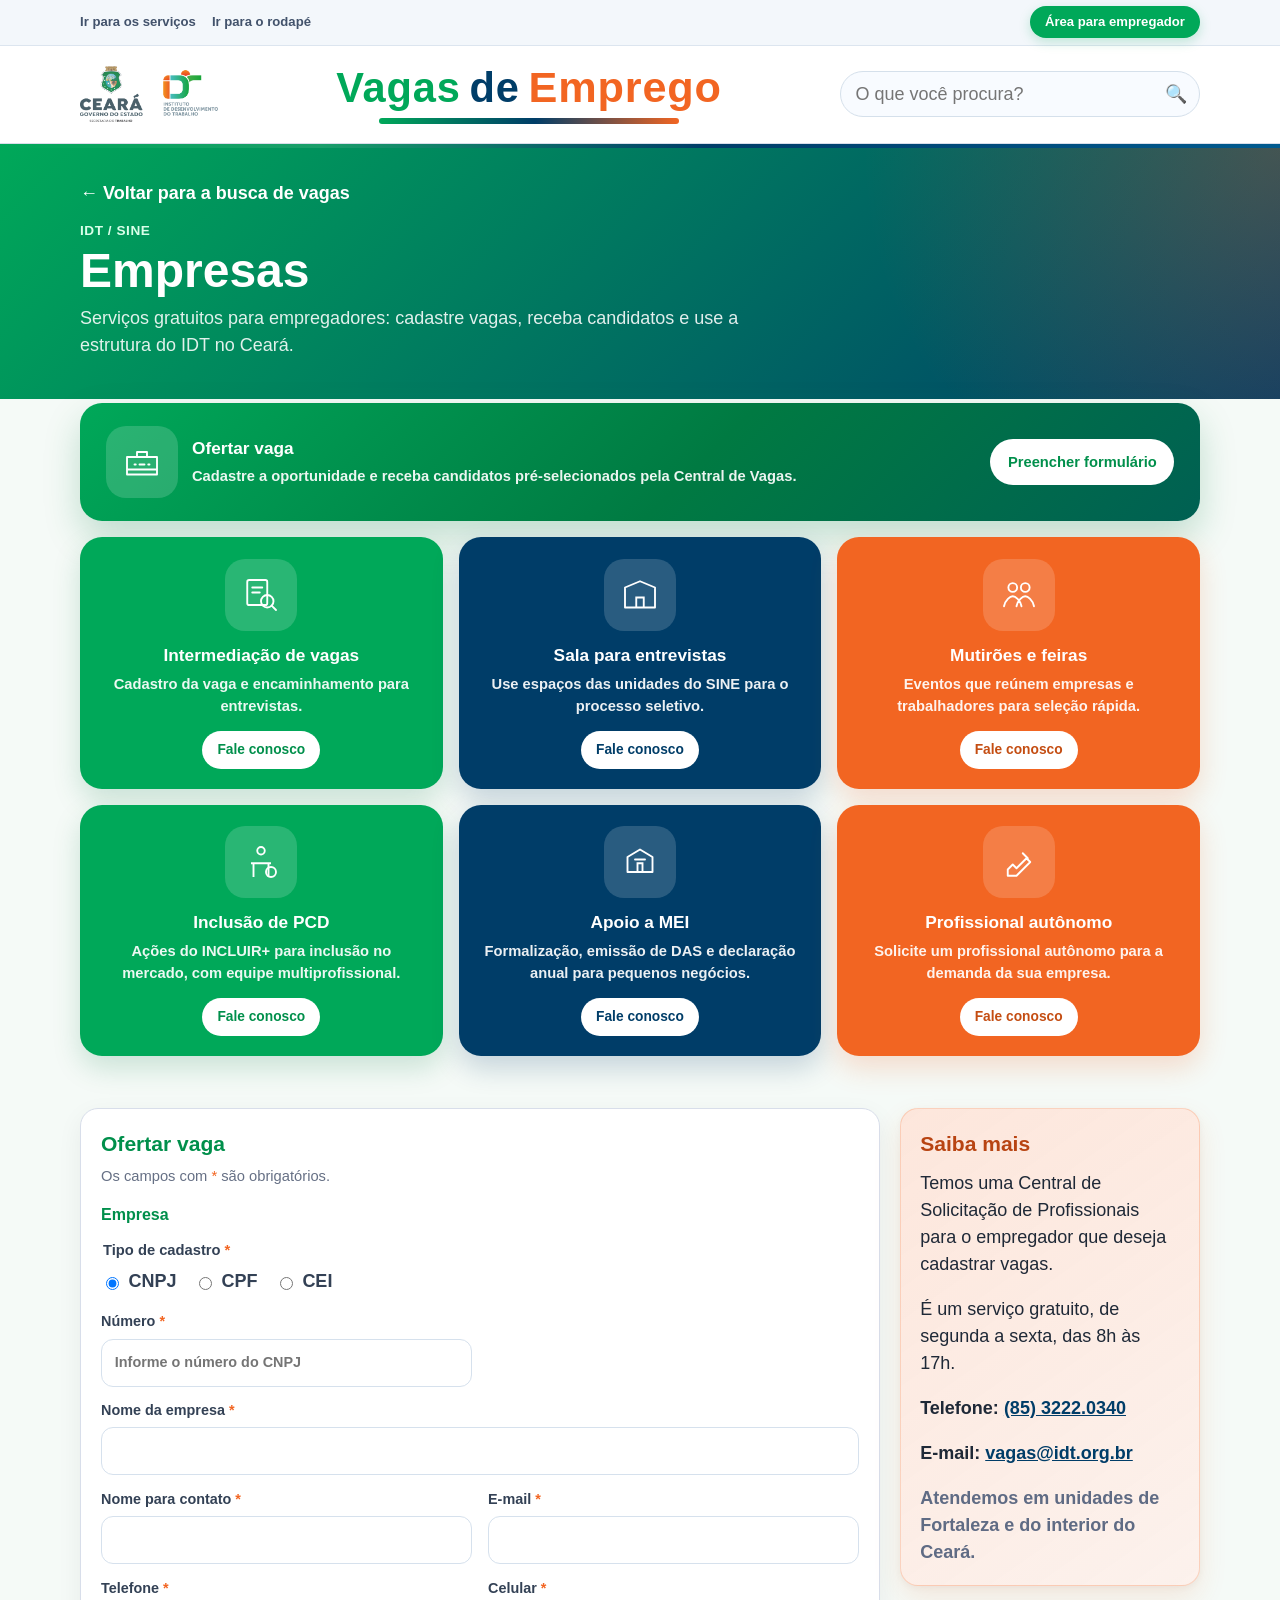
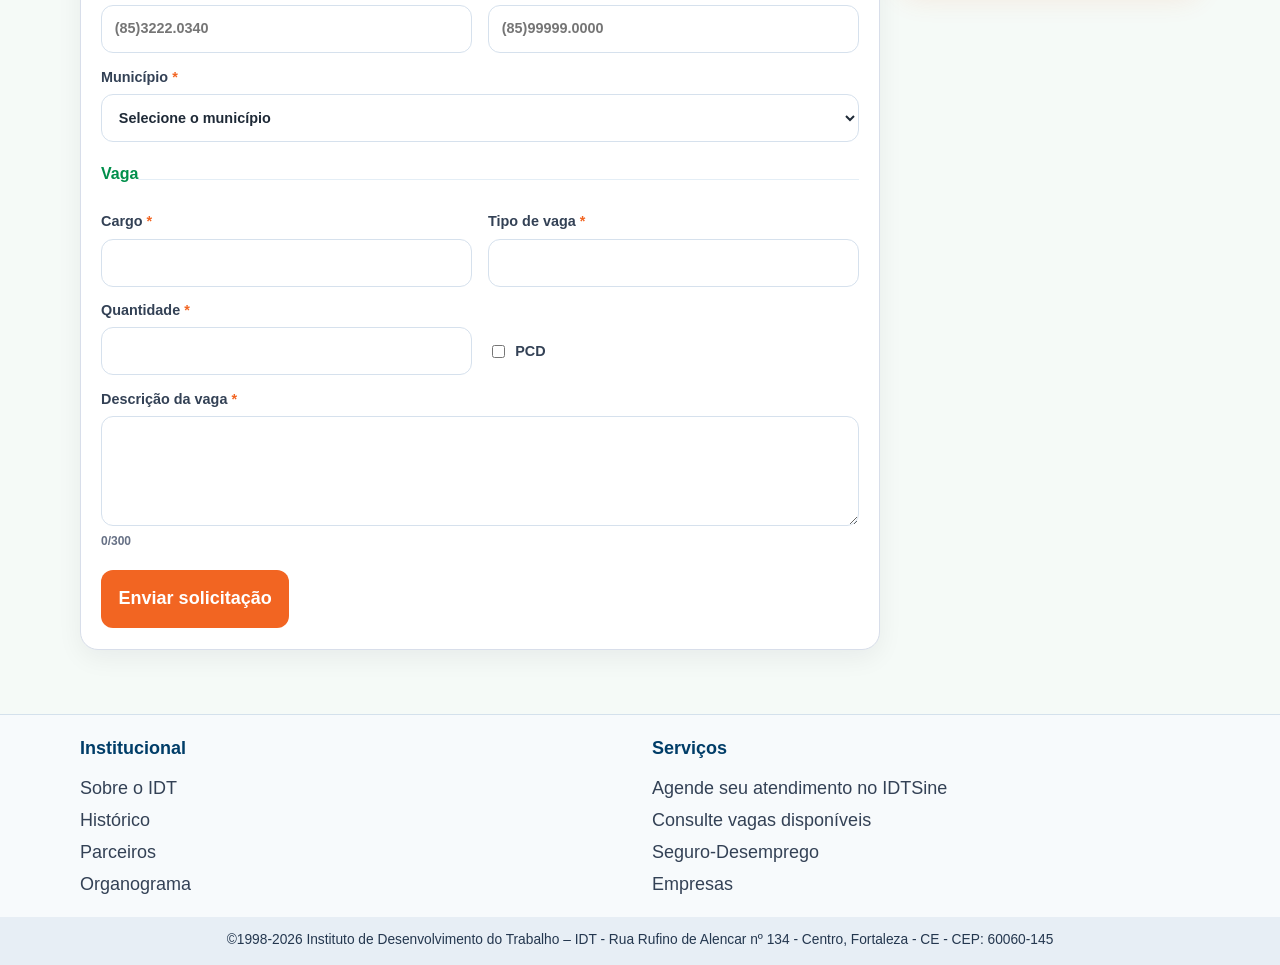
==== commit d71b7fd2: "Destacar o acesso a Empresas na barra superior como Area para empregador." ====
--- a/frontend/empresas.html
+++ b/frontend/empresas.html
@@ -16,6 +16,7 @@
       <div class="container site-shortcuts__inner">
         <a href="#servicos-empresas">Ir para os serviços</a>
         <a href="#s-footer">Ir para o rodapé</a>
+        <a class="site-shortcuts__cta" href="empresas.html" aria-current="page">Área para empregador</a>
       </div>
     </div>
 
--- a/frontend/css/style.css
+++ b/frontend/css/style.css
@@ -86,8 +86,9 @@
 .site-shortcuts__inner {
   display: flex;
   flex-wrap: wrap;
+  align-items: center;
   gap: 1rem;
-  padding: 0.45rem 0;
+  padding: 0.4rem 0;
 }
 
 .site-shortcuts__inner a {
@@ -101,6 +102,23 @@
 .site-shortcuts__inner a:focus-visible {
   color: var(--idt-blue);
   text-decoration: underline;
+}
+
+.site-shortcuts__cta {
+  margin-left: auto;
+  padding: 0.38rem 0.95rem;
+  border-radius: 999px;
+  background: var(--idt-green);
+  color: #fff !important;
+  font-weight: 800;
+  box-shadow: 0 4px 12px rgba(0, 168, 89, 0.22);
+}
+
+.site-shortcuts__cta:hover,
+.site-shortcuts__cta:focus-visible {
+  background: var(--idt-green-hover);
+  color: #fff !important;
+  text-decoration: none;
 }
 
 .topbar__inner {
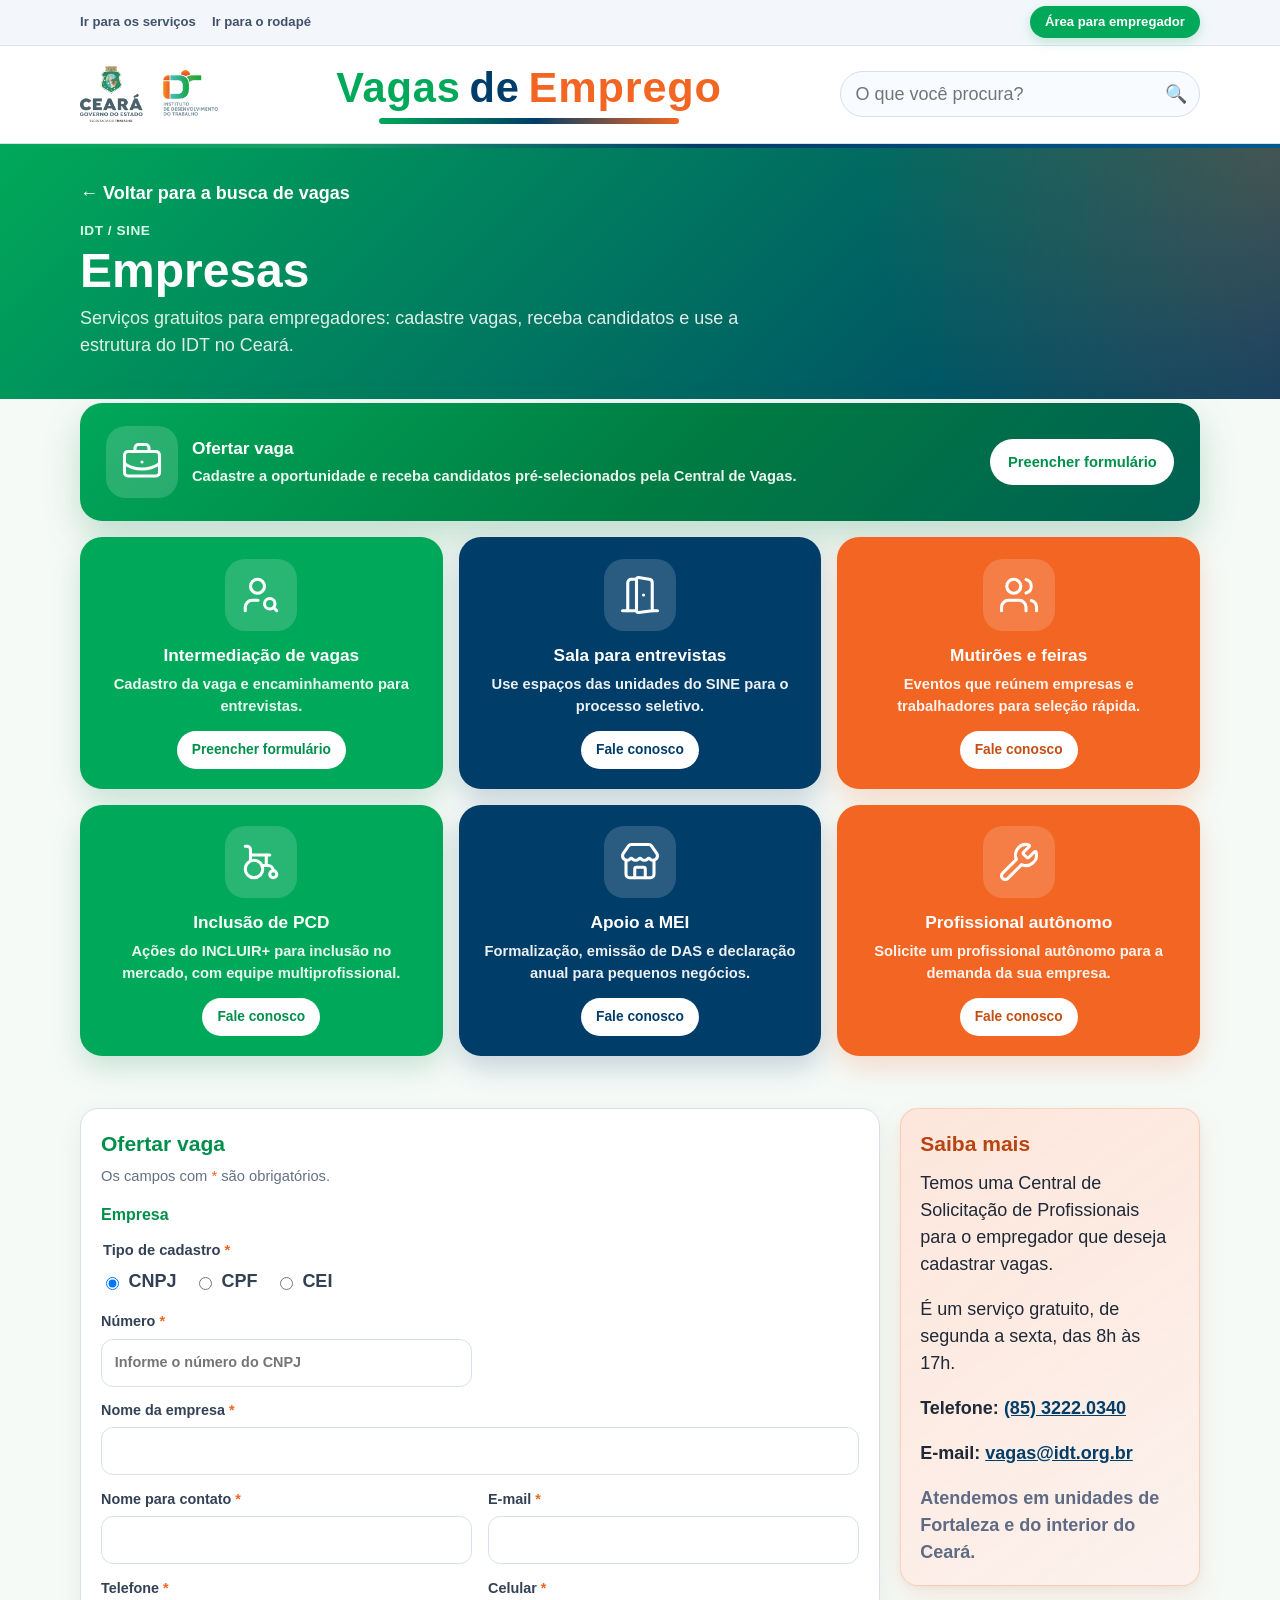
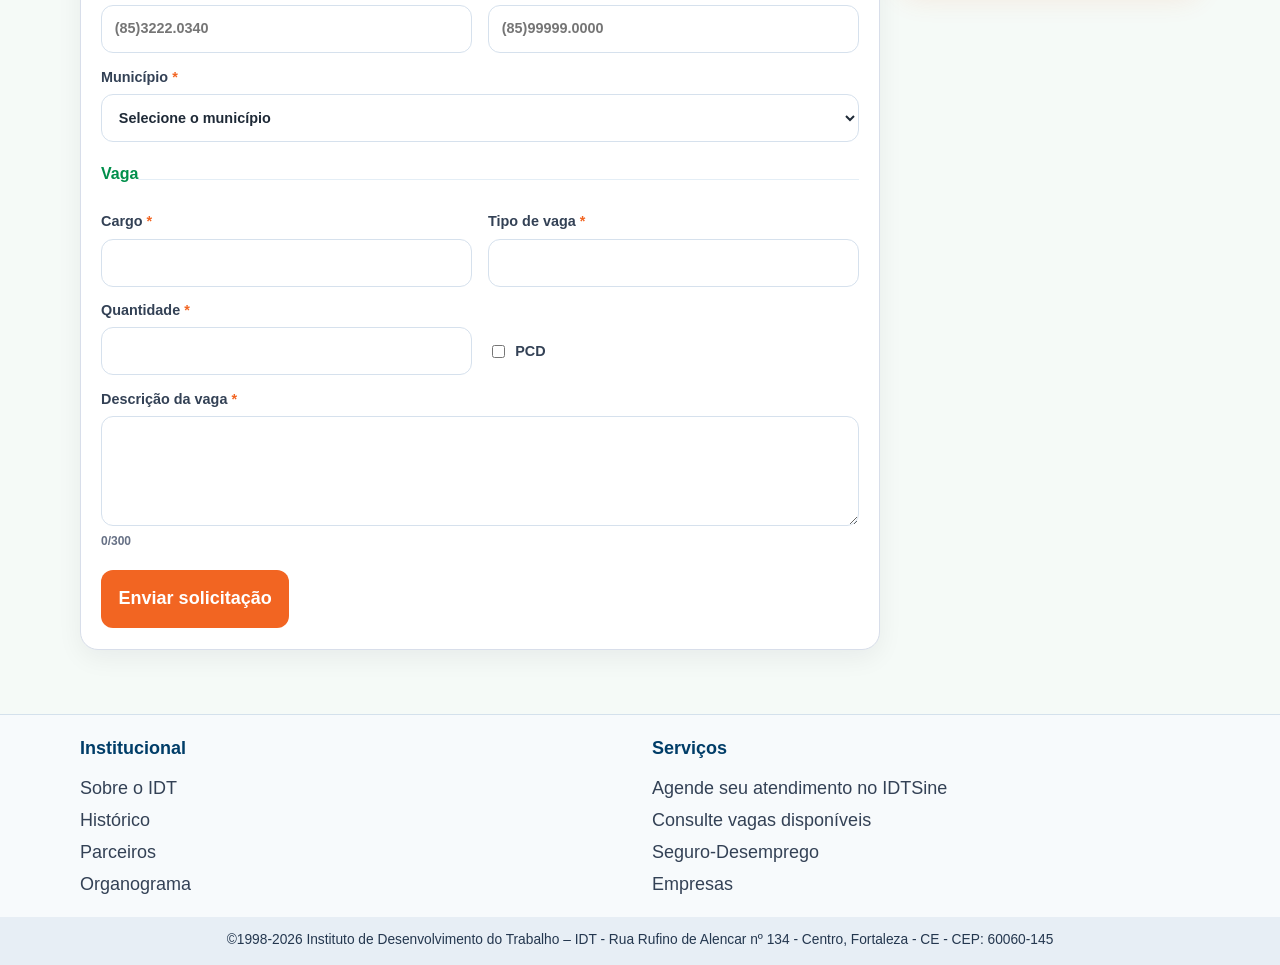
==== commit f96f72c3: "Ajustar Empresas com icones publicos, alerta de disponibilidade e intermediacao no formulario." ====
--- a/frontend/empresas.html
+++ b/frontend/empresas.html
@@ -58,9 +58,10 @@
     </section>
 
     <section id="servicos-empresas" class="container empresa-servicos" aria-label="Serviços para empresas">
+      <!-- Ícones: Lucide (ISC) e Tabler Icons (MIT) -->
       <a class="servico-tile servico-tile--destaque" href="#form-ofertar-vaga">
         <span class="servico-tile__icon" aria-hidden="true">
-          <svg viewBox="0 0 64 64" fill="none"><path d="M8 44V24h48v20M8 44h48v8H8zM24 24V16h16v8" stroke="currentColor" stroke-width="3" stroke-linejoin="round"/><path d="M28 36h8M20 36h2M42 36h2" stroke="currentColor" stroke-width="3" stroke-linecap="round"/></svg>
+          <svg xmlns="http://www.w3.org/2000/svg" viewBox="0 0 24 24" fill="none" stroke="currentColor" stroke-width="1.75" stroke-linecap="round" stroke-linejoin="round"><path d="M12 12h.01"/><path d="M16 6V4a2 2 0 0 0-2-2h-4a2 2 0 0 0-2 2v2"/><path d="M22 13a18.15 18.15 0 0 1-20 0"/><rect width="20" height="14" x="2" y="6" rx="2"/></svg>
         </span>
         <span class="servico-tile__body">
           <strong>Ofertar vaga</strong>
@@ -69,20 +70,20 @@
         <span class="servico-tile__cta">Preencher formulário</span>
       </a>
 
-      <button type="button" class="servico-tile" data-servico="intermediacao">
+      <a class="servico-tile" href="#form-ofertar-vaga">
         <span class="servico-tile__icon servico-tile__icon--blue" aria-hidden="true">
-          <svg viewBox="0 0 64 64" fill="none"><rect x="10" y="8" width="32" height="40" rx="3" stroke="currentColor" stroke-width="3"/><circle cx="42" cy="42" r="10" stroke="currentColor" stroke-width="3"/><path d="M49 49l7 7M18 20h16M18 28h12" stroke="currentColor" stroke-width="3" stroke-linecap="round"/></svg>
+          <svg xmlns="http://www.w3.org/2000/svg" viewBox="0 0 24 24" fill="none" stroke="currentColor" stroke-width="1.75" stroke-linecap="round" stroke-linejoin="round"><circle cx="10" cy="7" r="4"/><path d="M10.3 15H7a4 4 0 0 0-4 4v2"/><circle cx="17" cy="17" r="3"/><path d="m21 21-1.9-1.9"/></svg>
         </span>
         <span class="servico-tile__body">
           <strong>Intermediação de vagas</strong>
           <span>Cadastro da vaga e encaminhamento para entrevistas.</span>
         </span>
-        <span class="servico-tile__more">Fale conosco</span>
-      </button>
+        <span class="servico-tile__more">Preencher formulário</span>
+      </a>
 
       <button type="button" class="servico-tile" data-servico="salas">
         <span class="servico-tile__icon servico-tile__icon--orange" aria-hidden="true">
-          <svg viewBox="0 0 64 64" fill="none"><path d="M8 52V20l24-10 24 10v32H8z" stroke="currentColor" stroke-width="3" stroke-linejoin="round"/><path d="M26 52V36h12v16" stroke="currentColor" stroke-width="3"/></svg>
+          <svg xmlns="http://www.w3.org/2000/svg" viewBox="0 0 24 24" fill="none" stroke="currentColor" stroke-width="1.75" stroke-linecap="round" stroke-linejoin="round"><path d="M10 21H2"/><path d="M10 3H7a2 2 0 00-2 2v16"/><path d="M14 12h.01"/><path d="M19 21V5a2 2 0 00-1.675-1.974l-6.163-1.013A1 1 0 0010 3v18a1 1 0 001.124.992z"/><path d="M22 21h-3"/></svg>
         </span>
         <span class="servico-tile__body">
           <strong>Sala para entrevistas</strong>
@@ -93,7 +94,7 @@
 
       <button type="button" class="servico-tile" data-servico="mutiroes">
         <span class="servico-tile__icon" aria-hidden="true">
-          <svg viewBox="0 0 64 64" fill="none"><circle cx="22" cy="20" r="7" stroke="currentColor" stroke-width="3"/><circle cx="42" cy="20" r="7" stroke="currentColor" stroke-width="3"/><path d="M8 50c2-10 10-16 14-16s12 6 14 16M28 50c2-10 10-16 14-16s12 6 14 16" stroke="currentColor" stroke-width="3" stroke-linecap="round"/></svg>
+          <svg xmlns="http://www.w3.org/2000/svg" viewBox="0 0 24 24" fill="none" stroke="currentColor" stroke-width="1.75" stroke-linecap="round" stroke-linejoin="round"><path d="M16 21v-2a4 4 0 0 0-4-4H6a4 4 0 0 0-4 4v2"/><path d="M16 3.128a4 4 0 0 1 0 7.744"/><path d="M22 21v-2a4 4 0 0 0-3-3.87"/><circle cx="9" cy="7" r="4"/></svg>
         </span>
         <span class="servico-tile__body">
           <strong>Mutirões e feiras</strong>
@@ -104,7 +105,7 @@
 
       <button type="button" class="servico-tile" data-servico="pcd">
         <span class="servico-tile__icon servico-tile__icon--blue" aria-hidden="true">
-          <svg viewBox="0 0 64 64" fill="none"><circle cx="32" cy="14" r="6" stroke="currentColor" stroke-width="3"/><path d="M20 56V34h24v22M16 34h32" stroke="currentColor" stroke-width="3" stroke-linejoin="round"/><circle cx="48" cy="48" r="8" stroke="currentColor" stroke-width="3"/></svg>
+          <svg xmlns="http://www.w3.org/2000/svg" viewBox="0 0 24 24" fill="none" stroke="currentColor" stroke-width="1.75" stroke-linecap="round" stroke-linejoin="round"><path d="M3 16a5 5 0 1 0 10 0a5 5 0 1 0 -10 0"/><path d="M17 19a2 2 0 1 0 4 0a2 2 0 1 0 -4 0"/><path d="M19 17a3 3 0 0 0 -3 -3h-3.4"/><path d="M3 3h1a2 2 0 0 1 2 2v6"/><path d="M6 8h11"/><path d="M15 8v6"/></svg>
         </span>
         <span class="servico-tile__body">
           <strong>Inclusão de PCD</strong>
@@ -115,7 +116,7 @@
 
       <button type="button" class="servico-tile" data-servico="mei">
         <span class="servico-tile__icon servico-tile__icon--orange" aria-hidden="true">
-          <svg viewBox="0 0 64 64" fill="none"><path d="M12 48V24l20-12 20 12v24H12z" stroke="currentColor" stroke-width="3" stroke-linejoin="round"/><path d="M28 48V34h8v14M24 28h16" stroke="currentColor" stroke-width="3" stroke-linecap="round"/></svg>
+          <svg xmlns="http://www.w3.org/2000/svg" viewBox="0 0 24 24" fill="none" stroke="currentColor" stroke-width="1.75" stroke-linecap="round" stroke-linejoin="round"><path d="M15 21v-5a1 1 0 0 0-1-1h-4a1 1 0 0 0-1 1v5"/><path d="M17.774 10.31a1.12 1.12 0 0 0-1.549 0 2.5 2.5 0 0 1-3.451 0 1.12 1.12 0 0 0-1.548 0 2.5 2.5 0 0 1-3.452 0 1.12 1.12 0 0 0-1.549 0 2.5 2.5 0 0 1-3.77-3.248l2.889-4.184A2 2 0 0 1 7 2h10a2 2 0 0 1 1.653.873l2.895 4.192a2.5 2.5 0 0 1-3.774 3.244"/><path d="M4 10.95V19a2 2 0 0 0 2 2h12a2 2 0 0 0 2-2v-8.05"/></svg>
         </span>
         <span class="servico-tile__body">
           <strong>Apoio a MEI</strong>
@@ -126,7 +127,7 @@
 
       <button type="button" class="servico-tile" data-servico="autonomo">
         <span class="servico-tile__icon" aria-hidden="true">
-          <svg viewBox="0 0 64 64" fill="none"><path d="M14 44l8-8 6 6 16-16 6 6-22 22H14v-10z" stroke="currentColor" stroke-width="3" stroke-linejoin="round"/><path d="M38 18l8 8" stroke="currentColor" stroke-width="3" stroke-linecap="round"/></svg>
+          <svg xmlns="http://www.w3.org/2000/svg" viewBox="0 0 24 24" fill="none" stroke="currentColor" stroke-width="1.75" stroke-linecap="round" stroke-linejoin="round"><path d="M14.7 6.3a1 1 0 0 0 0 1.4l1.6 1.6a1 1 0 0 0 1.4 0l3.106-3.105c.32-.322.863-.22.983.218a6 6 0 0 1-8.259 7.057l-7.91 7.91a1 1 0 0 1-2.999-3l7.91-7.91a6 6 0 0 1 7.057-8.259c.438.12.54.662.219.984z"/></svg>
         </span>
         <span class="servico-tile__body">
           <strong>Profissional autônomo</strong>
@@ -254,6 +255,7 @@
       <button type="button" class="modal__close" data-fechar-servico aria-label="Fechar">×</button>
       <h2 id="modal-servico-titulo"></h2>
       <p id="modal-servico-desc" class="empresa-contato__desc"></p>
+      <p class="empresa-contato__alerta" role="status">Entre em contato para verificar a disponibilidade para sua região.</p>
       <p class="empresa-contato__lead">Entre em contato com o IDT</p>
       <div class="detail-list">
         <div><strong>Telefone:</strong> <a href="tel:8532220340">(85) 3222.0340</a></div>
--- a/frontend/css/style.css
+++ b/frontend/css/style.css
@@ -2703,8 +2703,9 @@
 }
 
 .servico-tile__icon svg {
-  width: 40px;
-  height: 40px;
+  display: block;
+  width: 42px;
+  height: 42px;
 }
 
 .servico-tile__body {
@@ -2761,6 +2762,16 @@
   color: var(--muted);
 }
 
+.empresa-contato__alerta {
+  margin: 1rem 0 0;
+  padding: 0.75rem 0.9rem;
+  border-radius: 12px;
+  background: var(--idt-orange-soft);
+  color: #9a3d0f;
+  font-size: 0.95rem;
+  font-weight: 700;
+}
+
 .empresa-contato__lead {
   margin: 1rem 0 0.4rem;
   color: var(--idt-blue);
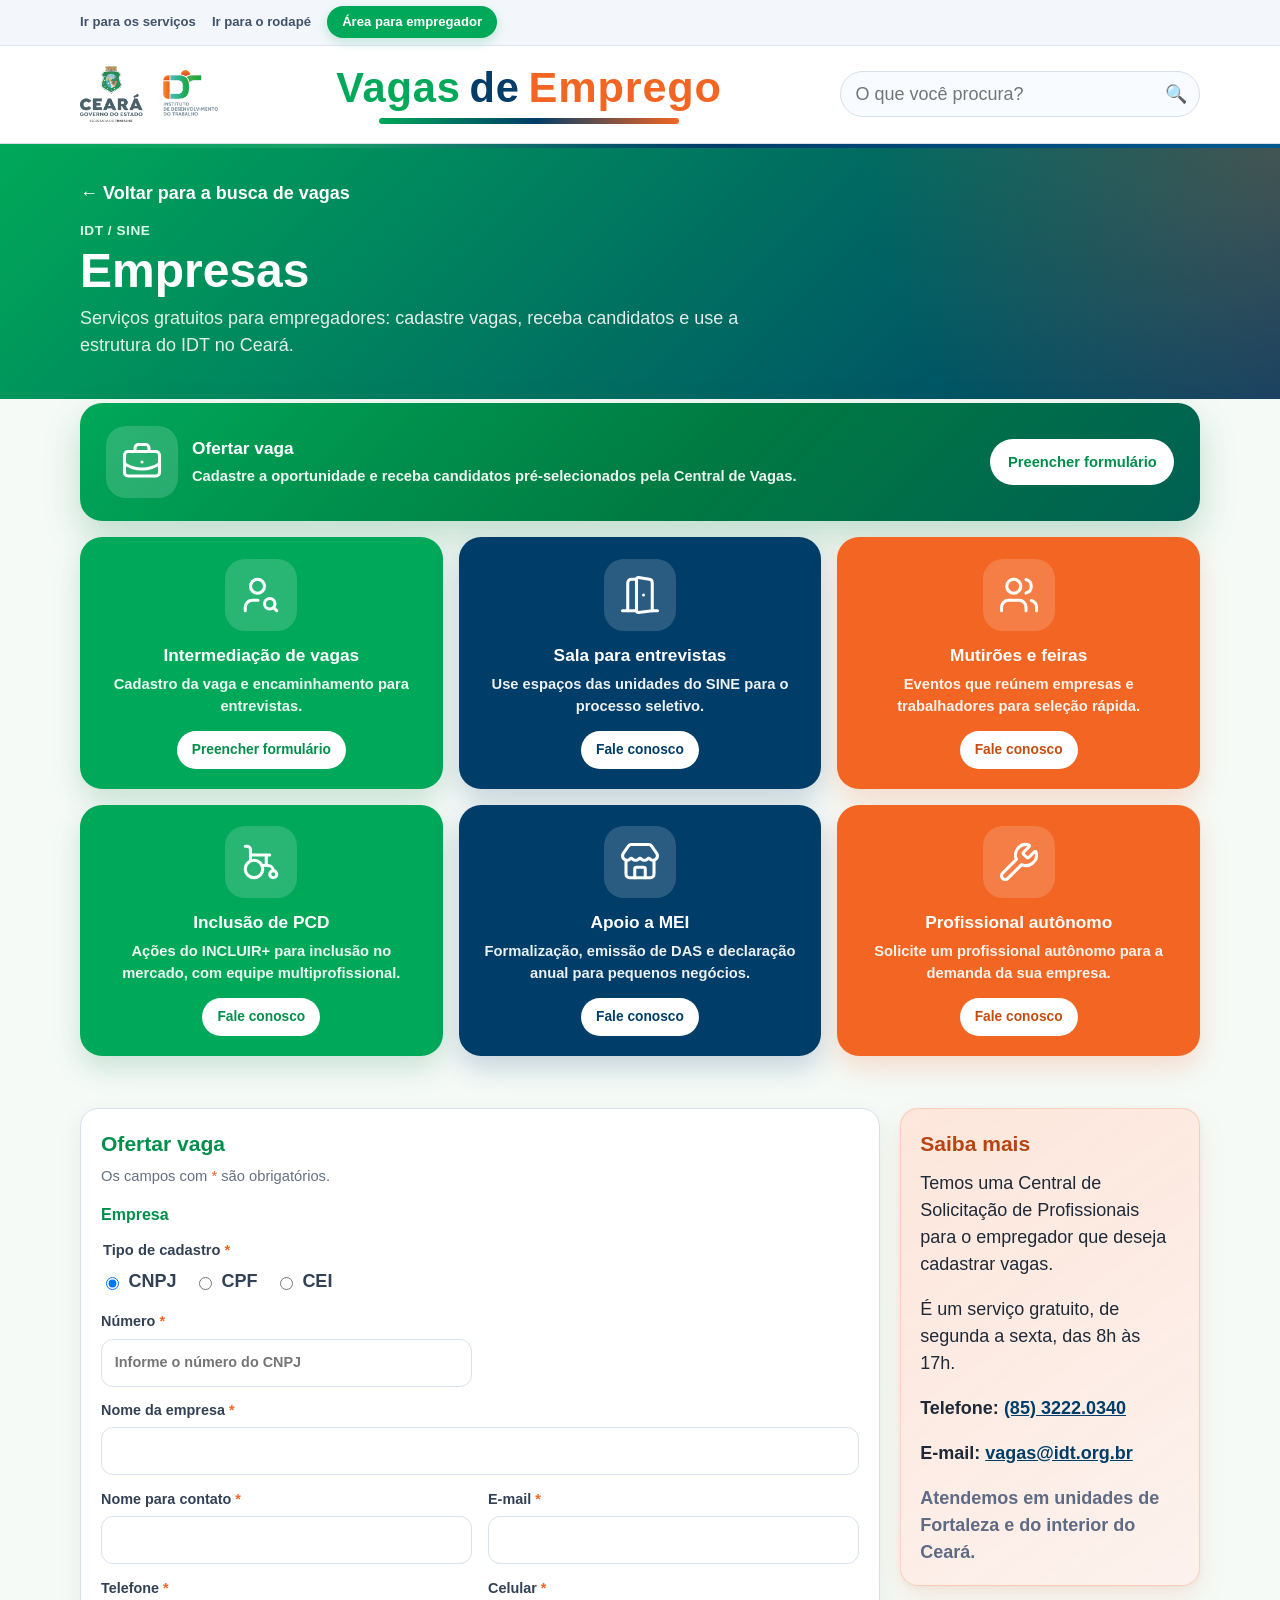
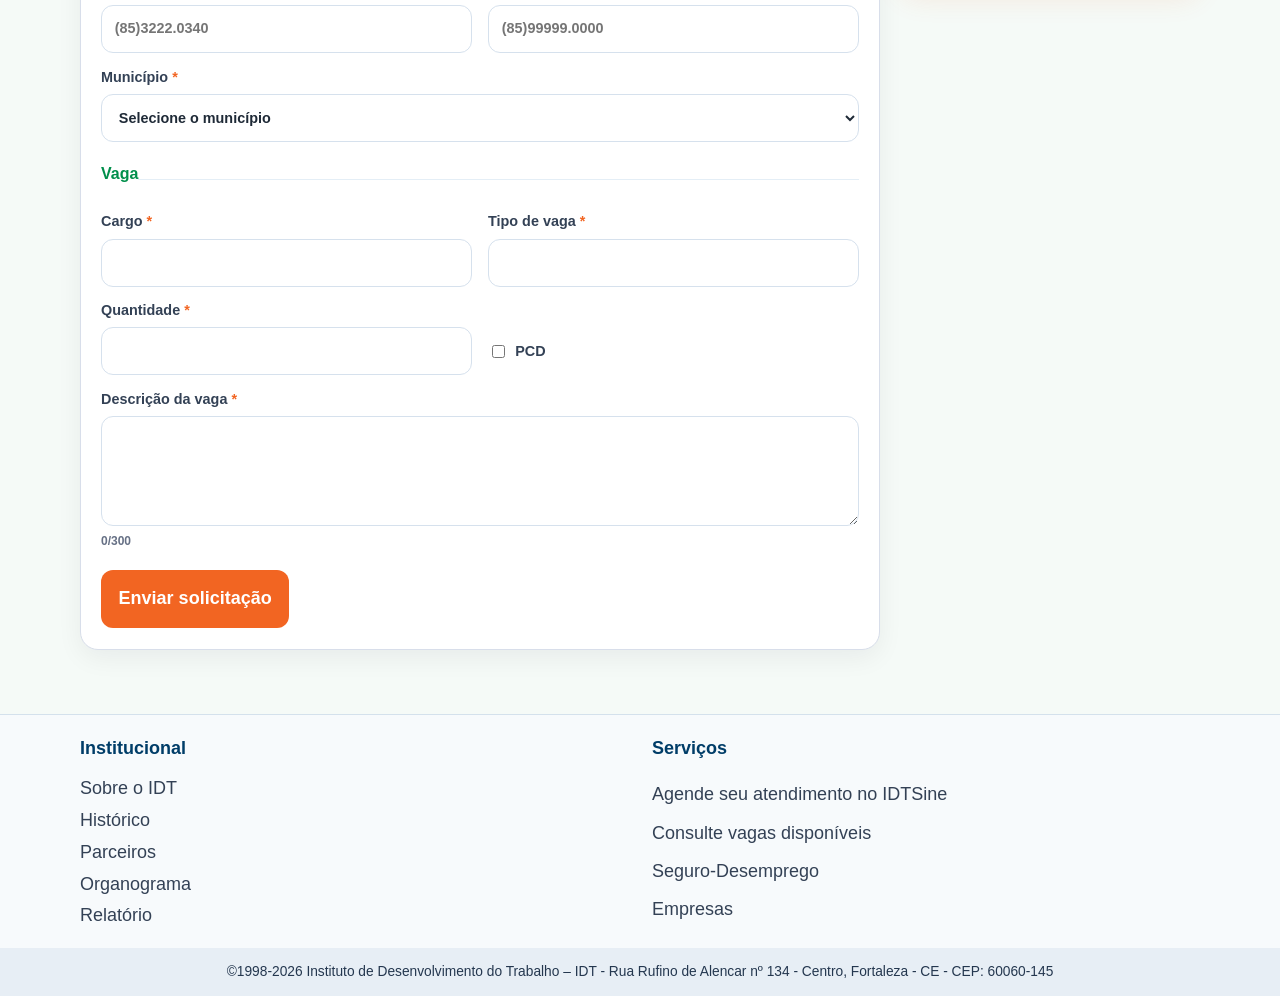
==== commit c944a9d3: "Gerar a cartela de entrevista pelo menu Relatorio." ====
--- a/frontend/empresas.html
+++ b/frontend/empresas.html
@@ -35,9 +35,9 @@
           </span>
           <span class="site-title__accent" aria-hidden="true"></span>
         </p>
-        <form class="site-search" action="https://www.idt.org.br/" method="get">
-          <input type="search" name="q" placeholder="O que você procura?" aria-label="O que você procura?" />
-          <button type="submit" aria-label="Buscar">🔍</button>
+        <form class="site-search" action="index.html" method="get">
+          <input type="search" name="q" placeholder="O que você procura?" aria-label="Buscar vaga da data atual" />
+          <button type="submit" aria-label="Buscar vaga da data atual">🔍</button>
         </form>
       </div>
     </div>
@@ -277,6 +277,7 @@
         <a href="https://www.idt.org.br/institucional/historico" target="_blank" rel="noopener noreferrer">Histórico</a>
         <a href="https://www.idt.org.br/institucional/parceiros" target="_blank" rel="noopener noreferrer">Parceiros</a>
         <a href="https://www.idt.org.br/organograma-idt" target="_blank" rel="noopener noreferrer">Organograma</a>
+        <a href="index.html?relatorio=1" data-relatorio>Relatório</a>
       </section>
       <section>
         <h4>Serviços</h4>
@@ -291,6 +292,8 @@
     </div>
   </footer>
 
+  <script src="js/detalhes-vaga.js" defer></script>
+  <script src="js/salvar-vagas.js" defer></script>
   <script src="js/empresas.js" defer></script>
   <script src="js/oferte-vaga.js" defer></script>
 </body>
--- a/frontend/css/style.css
+++ b/frontend/css/style.css
@@ -104,8 +104,15 @@
   text-decoration: underline;
 }
 
+.site-shortcuts__actions {
+  display: flex;
+  flex-wrap: wrap;
+  align-items: center;
+  gap: 0.5rem;
+  margin-left: auto;
+}
+
 .site-shortcuts__cta {
-  margin-left: auto;
   padding: 0.38rem 0.95rem;
   border-radius: 999px;
   background: var(--idt-green);
@@ -119,6 +126,17 @@
   background: var(--idt-green-hover);
   color: #fff !important;
   text-decoration: none;
+}
+
+.site-shortcuts__cta--map {
+  background: var(--idt-blue);
+  box-shadow: 0 4px 12px rgba(0, 61, 104, 0.22);
+}
+
+.site-shortcuts__cta--map:hover,
+.site-shortcuts__cta--map:focus-visible {
+  background: var(--idt-blue);
+  filter: brightness(1.08);
 }
 
 .topbar__inner {
@@ -311,8 +329,17 @@
 
 .search-row {
   display: grid;
-  grid-template-columns: 1.25fr 1fr 1fr 1fr;
+  grid-template-columns: 1fr 1fr 1fr;
   gap: 0.75rem;
+}
+
+.search-row--extra {
+  grid-template-columns: 1fr 1fr 1fr;
+  margin-top: 0.75rem;
+}
+
+.search-row--extra .field-icon {
+  white-space: nowrap;
 }
 
 .search-field {
@@ -332,6 +359,12 @@
   font-size: 0.78rem;
   font-weight: 900;
   text-transform: uppercase;
+}
+
+.field-icon--long {
+  white-space: normal;
+  line-height: 1.15;
+  max-width: 6.4rem;
 }
 
 .search-field:focus-within {
@@ -512,6 +545,33 @@
   gap: 0.55rem;
 }
 
+.search-actions-row__experiencia {
+  display: inline-flex;
+  align-items: center;
+  min-height: 48px;
+  padding: 0 0.35rem 0 0.95rem;
+  background: #fff;
+  border-radius: 999px;
+  color: var(--idt-blue);
+}
+
+.search-actions-row__experiencia select {
+  border: 0;
+  background: transparent;
+  color: var(--idt-blue);
+  font: inherit;
+  font-weight: 800;
+  min-height: 44px;
+  min-width: 10.5rem;
+  padding-right: 0.4rem;
+  cursor: pointer;
+}
+
+.search-actions-row__experiencia select:focus-visible {
+  outline: 2px solid var(--idt-orange);
+  outline-offset: 2px;
+}
+
 .search-actions-row__pcd {
   display: inline-flex;
   align-items: center;
@@ -572,11 +632,12 @@
 
 .kpi-grid {
   display: grid;
-  grid-template-columns: repeat(3, minmax(0, 1fr));
+  grid-template-columns: repeat(4, minmax(0, 1fr));
   gap: 0.85rem;
 }
 
 .kpi-card {
+  position: relative;
   background: var(--surface);
   border: 1px solid var(--border);
   border-radius: var(--radius);
@@ -585,6 +646,47 @@
   text-align: center;
 }
 
+.kpi-info {
+  position: absolute;
+  top: 0.45rem;
+  right: 0.5rem;
+  width: 22px;
+  height: 22px;
+  padding: 0;
+  border: 0;
+  border-radius: 50%;
+  background: #eaf3f8;
+  color: var(--idt-blue);
+  font-size: 0.78rem;
+  font-weight: 800;
+  font-style: italic;
+  line-height: 22px;
+  cursor: pointer;
+}
+
+.kpi-card--pcd .kpi-info {
+  background: var(--idt-orange-soft);
+  color: var(--idt-orange-hover);
+}
+
+.kpi-dica {
+  position: absolute;
+  top: 2.15rem;
+  right: 0.45rem;
+  z-index: 5;
+  width: min(250px, calc(100% - 0.9rem));
+  margin: 0;
+  padding: 0.65rem 0.75rem;
+  border-radius: 12px;
+  background: #fff;
+  box-shadow: 0 10px 24px rgba(15, 23, 42, 0.16);
+  color: var(--text);
+  font-size: 0.82rem;
+  font-weight: 600;
+  line-height: 1.35;
+  text-align: left;
+}
+
 .kpi-card--pcd {
   border-top: 3px solid var(--idt-orange);
 }
@@ -595,6 +697,21 @@
 
 .kpi-card--inclusiva {
   border-top: 3px solid var(--idt-blue);
+}
+
+.kpi-card--total {
+  background: linear-gradient(135deg, var(--idt-green) 0%, #007a42 100%);
+  border: 0;
+  box-shadow: 0 10px 28px rgba(0, 122, 66, 0.2);
+}
+
+.kpi-card--total .kpi-label {
+  color: rgba(255, 255, 255, 0.92);
+  font-weight: 700;
+}
+
+.kpi-card--total .kpi-value {
+  color: #fff;
 }
 
 .kpi-label {
@@ -637,10 +754,76 @@
   gap: 0.25rem;
 }
 
+.status-area__actions {
+  display: flex;
+  flex-wrap: wrap;
+  align-items: center;
+  justify-content: flex-end;
+  gap: 0.6rem;
+}
+
 .ultima-atualizacao {
   margin: 0;
   font-size: 0.9rem;
   color: var(--muted);
+}
+
+.status-area .status-refresh {
+  margin: 0;
+  min-height: 1.2em;
+  font-size: 0.88rem;
+  font-weight: 700;
+  color: var(--idt-blue);
+}
+
+.status-area .status-refresh.is-updating {
+  color: var(--idt-orange);
+}
+
+#btn-atualizar-vagas {
+  background: var(--idt-orange);
+  color: #fff;
+  border: 0;
+  transition: background 0.18s ease, box-shadow 0.18s ease, transform 0.18s ease;
+}
+
+#btn-atualizar-vagas:hover,
+#btn-atualizar-vagas:focus-visible {
+  background: var(--idt-orange-hover);
+}
+
+#btn-atualizar-vagas:active,
+#btn-atualizar-vagas.is-clicking {
+  animation: btn-atualizar-clique 0.32s ease;
+}
+
+#btn-atualizar-vagas:disabled {
+  opacity: 0.65;
+  cursor: wait;
+}
+
+@keyframes btn-atualizar-clique {
+  0% {
+    transform: scale(1);
+    box-shadow: 0 0 0 0 rgba(242, 101, 34, 0.35);
+  }
+  45% {
+    transform: scale(0.96);
+    box-shadow: 0 0 0 6px rgba(242, 101, 34, 0.18);
+  }
+  100% {
+    transform: scale(1);
+    box-shadow: 0 0 0 0 rgba(242, 101, 34, 0);
+  }
+}
+
+@media (prefers-reduced-motion: reduce) {
+  #btn-atualizar-vagas,
+  #btn-atualizar-vagas:active,
+  #btn-atualizar-vagas.is-clicking {
+    animation: none;
+    transition: none;
+  }
 }
 
 .popular-section {
@@ -684,6 +867,7 @@
 
 .popular-tabs {
   display: flex;
+  flex-wrap: wrap;
   gap: 0.45rem;
   margin-top: 0.9rem;
   padding: 0.28rem;
@@ -707,18 +891,39 @@
 }
 
 .popular-tab:hover,
-.popular-tab:focus-visible {
-  background: #ffffff;
-  color: var(--idt-blue);
-  border-color: #d6e1ed;
-  outline: none;
-}
-
+.popular-tab:focus-visible,
 .popular-tab.active {
   color: #ffffff;
+  border-color: transparent;
+  outline: none;
+}
+
+.popular-tab[data-popular-tab="vagas"]:hover,
+.popular-tab[data-popular-tab="vagas"]:focus-visible,
+.popular-tab[data-popular-tab="vagas"].active {
   background: linear-gradient(135deg, var(--idt-blue), #00578c);
-  border-color: transparent;
   box-shadow: 0 6px 14px rgba(0, 61, 104, 0.25);
+}
+
+.popular-tab[data-popular-tab="cidades"]:hover,
+.popular-tab[data-popular-tab="cidades"]:focus-visible,
+.popular-tab[data-popular-tab="cidades"].active {
+  background: linear-gradient(135deg, var(--idt-green), var(--idt-green-hover));
+  box-shadow: 0 6px 14px rgba(0, 168, 89, 0.25);
+}
+
+.popular-tab[data-popular-tab="unidades"]:hover,
+.popular-tab[data-popular-tab="unidades"]:focus-visible,
+.popular-tab[data-popular-tab="unidades"].active {
+  background: linear-gradient(135deg, var(--idt-orange), var(--idt-orange-hover));
+  box-shadow: 0 6px 14px rgba(242, 101, 34, 0.25);
+}
+
+.popular-tab[data-popular-tab="regioes"]:hover,
+.popular-tab[data-popular-tab="regioes"]:focus-visible,
+.popular-tab[data-popular-tab="regioes"].active {
+  background: linear-gradient(135deg, #5b21b6, #7c3aed);
+  box-shadow: 0 6px 14px rgba(91, 33, 182, 0.25);
 }
 
 .popular-list {
@@ -729,7 +934,11 @@
 }
 
 .popular-item {
+  display: flex;
+  align-items: center;
+  gap: 0.4rem;
   min-height: 38px;
+  min-width: 0;
   border: 1px solid transparent;
   padding: 0.35rem 0.55rem;
   background: transparent;
@@ -737,24 +946,152 @@
   text-align: left;
   border-radius: 10px;
   cursor: pointer;
+}
+
+.popular-item__tag {
+  flex: 0 0 auto;
+  min-width: 1.55rem;
+  padding: 0.08rem 0.38rem;
+  border-radius: 999px;
+  font-size: 0.72rem;
+  font-weight: 900;
+  line-height: 1.3;
+  text-align: center;
+}
+
+.popular-theme--vagas .popular-item__tag {
+  background: var(--idt-blue-soft);
+  color: var(--idt-blue);
+}
+
+.popular-theme--cidades .popular-item__tag {
+  background: var(--idt-green-soft);
+  color: var(--idt-green-hover);
+}
+
+.popular-theme--unidades .popular-item__tag {
+  background: var(--idt-orange-soft);
+  color: var(--idt-orange-hover);
+}
+
+.popular-theme--regioes .popular-item__tag {
+  background: #f3e8ff;
+  color: #6d28d9;
+}
+
+.popular-item__name {
+  min-width: 0;
   overflow: hidden;
   text-overflow: ellipsis;
   white-space: nowrap;
 }
 
-.popular-item:hover,
-.popular-item:focus-visible,
-.popular-item.active {
+.popular-pager {
+  display: flex;
+  justify-content: flex-end;
+  gap: 0.4rem;
+  padding-top: 0.75rem;
+}
+
+.popular-pager button {
+  min-height: 34px;
+  padding: 0.35rem 0.85rem;
+  border-radius: 999px;
+  font-size: 0.82rem;
+  font-weight: 800;
+  cursor: pointer;
+}
+
+.popular-theme--vagas .popular-pager button {
+  border: 1px solid #dbe4ef;
+  background: #fff;
+  color: var(--idt-blue);
+}
+
+.popular-theme--cidades .popular-pager button {
+  border: 1px solid #b6e0c8;
+  background: #fff;
+  color: var(--idt-green-hover);
+}
+
+.popular-theme--unidades .popular-pager button {
+  border: 1px solid #f3c3a8;
+  background: #fff;
+  color: var(--idt-orange-hover);
+}
+
+.popular-theme--regioes .popular-pager button {
+  border: 1px solid #e9d5ff;
+  background: #fff;
+  color: #6d28d9;
+}
+
+.popular-theme--vagas .popular-pager button:hover:not(:disabled),
+.popular-theme--vagas .popular-pager button:focus-visible:not(:disabled) {
+  background: #eaf3f8;
+  outline: none;
+}
+
+.popular-theme--cidades .popular-pager button:hover:not(:disabled),
+.popular-theme--cidades .popular-pager button:focus-visible:not(:disabled) {
+  background: #e8f7ef;
+  outline: none;
+}
+
+.popular-theme--unidades .popular-pager button:hover:not(:disabled),
+.popular-theme--unidades .popular-pager button:focus-visible:not(:disabled) {
+  background: #fff4ef;
+  outline: none;
+}
+
+.popular-theme--regioes .popular-pager button:hover:not(:disabled),
+.popular-theme--regioes .popular-pager button:focus-visible:not(:disabled) {
+  background: #f5f3ff;
+  outline: none;
+}
+
+.popular-pager button:disabled {
+  opacity: 0.45;
+  cursor: default;
+}
+
+.popular-theme--vagas .popular-item:hover,
+.popular-theme--vagas .popular-item:focus-visible,
+.popular-theme--vagas .popular-item.active {
+  background: #eaf3f8;
+  color: var(--idt-blue);
+  border-color: #b7d3e8;
+  outline: none;
+}
+
+.popular-theme--cidades .popular-item:hover,
+.popular-theme--cidades .popular-item:focus-visible,
+.popular-theme--cidades .popular-item.active {
   background: #eef8f3;
   color: #0a8150;
   border-color: #cfe8da;
   outline: none;
 }
 
+.popular-theme--unidades .popular-item:hover,
+.popular-theme--unidades .popular-item:focus-visible,
+.popular-theme--unidades .popular-item.active {
+  background: #fff4ef;
+  color: var(--idt-orange-hover);
+  border-color: #f3c3a8;
+  outline: none;
+}
+
+.popular-theme--regioes .popular-item:hover,
+.popular-theme--regioes .popular-item:focus-visible,
+.popular-theme--regioes .popular-item.active {
+  background: #f5f3ff;
+  color: #5b21b6;
+  border-color: #e9d5ff;
+  outline: none;
+}
+
 .popular-item.active {
-  box-shadow:
-    inset 0 0 0 1px #b9dccb,
-    0 1px 0 rgba(0, 0, 0, 0.02);
   font-weight: 900;
 }
 
@@ -765,9 +1102,13 @@
 
 .results-layout {
   display: grid;
-  grid-template-columns: 290px 1fr;
+  grid-template-columns: 290px minmax(0, 1fr);
   gap: 1.2rem;
   align-items: start;
+}
+
+.results-layout > div {
+  min-width: 0;
 }
 
 .help-card,
@@ -982,6 +1323,7 @@
   border-radius: var(--radius);
   box-shadow: 0 8px 26px rgba(15, 23, 42, 0.06);
   overflow: hidden;
+  max-width: 100%;
 }
 
 .vagas-table-scroll {
@@ -990,7 +1332,7 @@
 
 .vagas-table {
   width: 100%;
-  min-width: 900px;
+  min-width: 1080px;
   border-collapse: collapse;
   font-size: 0.94rem;
 }
@@ -1008,6 +1350,17 @@
   color: var(--idt-green-hover);
   font-weight: 900;
   white-space: nowrap;
+}
+
+.vagas-table td {
+  white-space: nowrap;
+}
+
+.vagas-table td[data-label="Ocupação"],
+.vagas-table td[data-label="Escolaridade"] {
+  white-space: normal;
+  overflow-wrap: anywhere;
+  min-width: 8.5rem;
 }
 
 .vagas-table tbody tr:nth-child(even) {
@@ -1472,23 +1825,51 @@
 .map-legend {
   display: flex;
   flex-wrap: wrap;
-  gap: 0.6rem;
-  padding: 0.65rem 0.8rem;
+  justify-content: center;
+  gap: 0.6rem 1rem;
+  width: fit-content;
+  max-width: 100%;
+  margin: 0.75rem auto 0;
+  padding: 0.65rem 0.95rem;
   background: #fff;
   border: 1px solid var(--border);
   border-radius: 999px;
   font-size: 0.9rem;
-}
-
-.map-legend span {
+  box-shadow: 0 6px 18px rgba(15, 23, 42, 0.08);
+}
+
+.map-legend span,
+.map-legend__item {
   display: inline-flex;
   align-items: center;
   gap: 0.35rem;
+}
+
+.map-legend__name {
+  border: 0;
+  padding: 0;
+  background: transparent;
+  color: inherit;
+  font: inherit;
+  cursor: pointer;
+  text-underline-offset: 0.18em;
+}
+
+.map-legend__name:hover,
+.map-legend__name:focus-visible {
+  text-decoration: underline;
+  outline: none;
+}
+
+.map-legend__name.is-off {
+  color: var(--muted);
+  text-decoration: line-through;
 }
 
 .legend-dot,
 .legend-pin,
 .legend-area,
+.legend-circle,
 .legend-user {
   display: inline-block;
   width: 14px;
@@ -1514,6 +1895,13 @@
   background: var(--idt-green-soft);
 }
 
+.legend-circle {
+  width: 16px;
+  height: 16px;
+  border: 2px solid #003d68;
+  background: rgba(0, 87, 140, 0.38);
+}
+
 .legend-user {
   border: 2px solid #1d4ed8;
   background: #3b82f6;
@@ -1522,10 +1910,10 @@
 
 .map-filters {
   display: grid;
-  grid-template-columns: 1fr 1fr 1fr auto;
+  grid-template-columns: 1fr 1fr 1fr 1fr auto;
   gap: 0.8rem;
   align-items: end;
-  margin-bottom: 1rem;
+  margin-bottom: 0.75rem;
   padding: 1rem;
   background: #fff;
   border: 1px solid var(--border);
@@ -1603,7 +1991,8 @@
 }
 
 .map-results {
-  margin-top: 1rem;
+  margin-top: 0;
+  margin-bottom: 1rem;
   padding: 1rem;
   background: #fff;
   border: 1px solid var(--border);
@@ -1625,7 +2014,7 @@
 
 .map-results-grid {
   display: grid;
-  grid-template-columns: repeat(4, minmax(0, 1fr));
+  grid-template-columns: repeat(6, minmax(0, 1fr));
   gap: 0.8rem;
   margin-top: 0.75rem;
 }
@@ -2012,6 +2401,16 @@
   width: 100%;
 }
 
+@media (max-width: 1100px) {
+  .map-results-grid {
+    grid-template-columns: repeat(3, minmax(0, 1fr));
+  }
+
+  .map-filters {
+    grid-template-columns: 1fr 1fr;
+  }
+}
+
 @media (max-width: 860px) {
   body {
     font-size: 17px;
@@ -2068,6 +2467,11 @@
   .map-summary {
     align-items: flex-start;
     flex-direction: column;
+  }
+
+  .map-legend {
+    width: 100%;
+    border-radius: 16px;
   }
 
   .map-filters {
@@ -2177,6 +2581,7 @@
     align-items: start;
     padding: 0.38rem 0;
     border-bottom: 0;
+    white-space: normal;
   }
 
   .vagas-table td::before,
@@ -2334,6 +2739,11 @@
   .status-area {
     align-items: flex-start;
     flex-direction: column;
+  }
+
+  .status-area__actions {
+    width: 100%;
+    justify-content: flex-start;
   }
 
   .results-toolbar {
